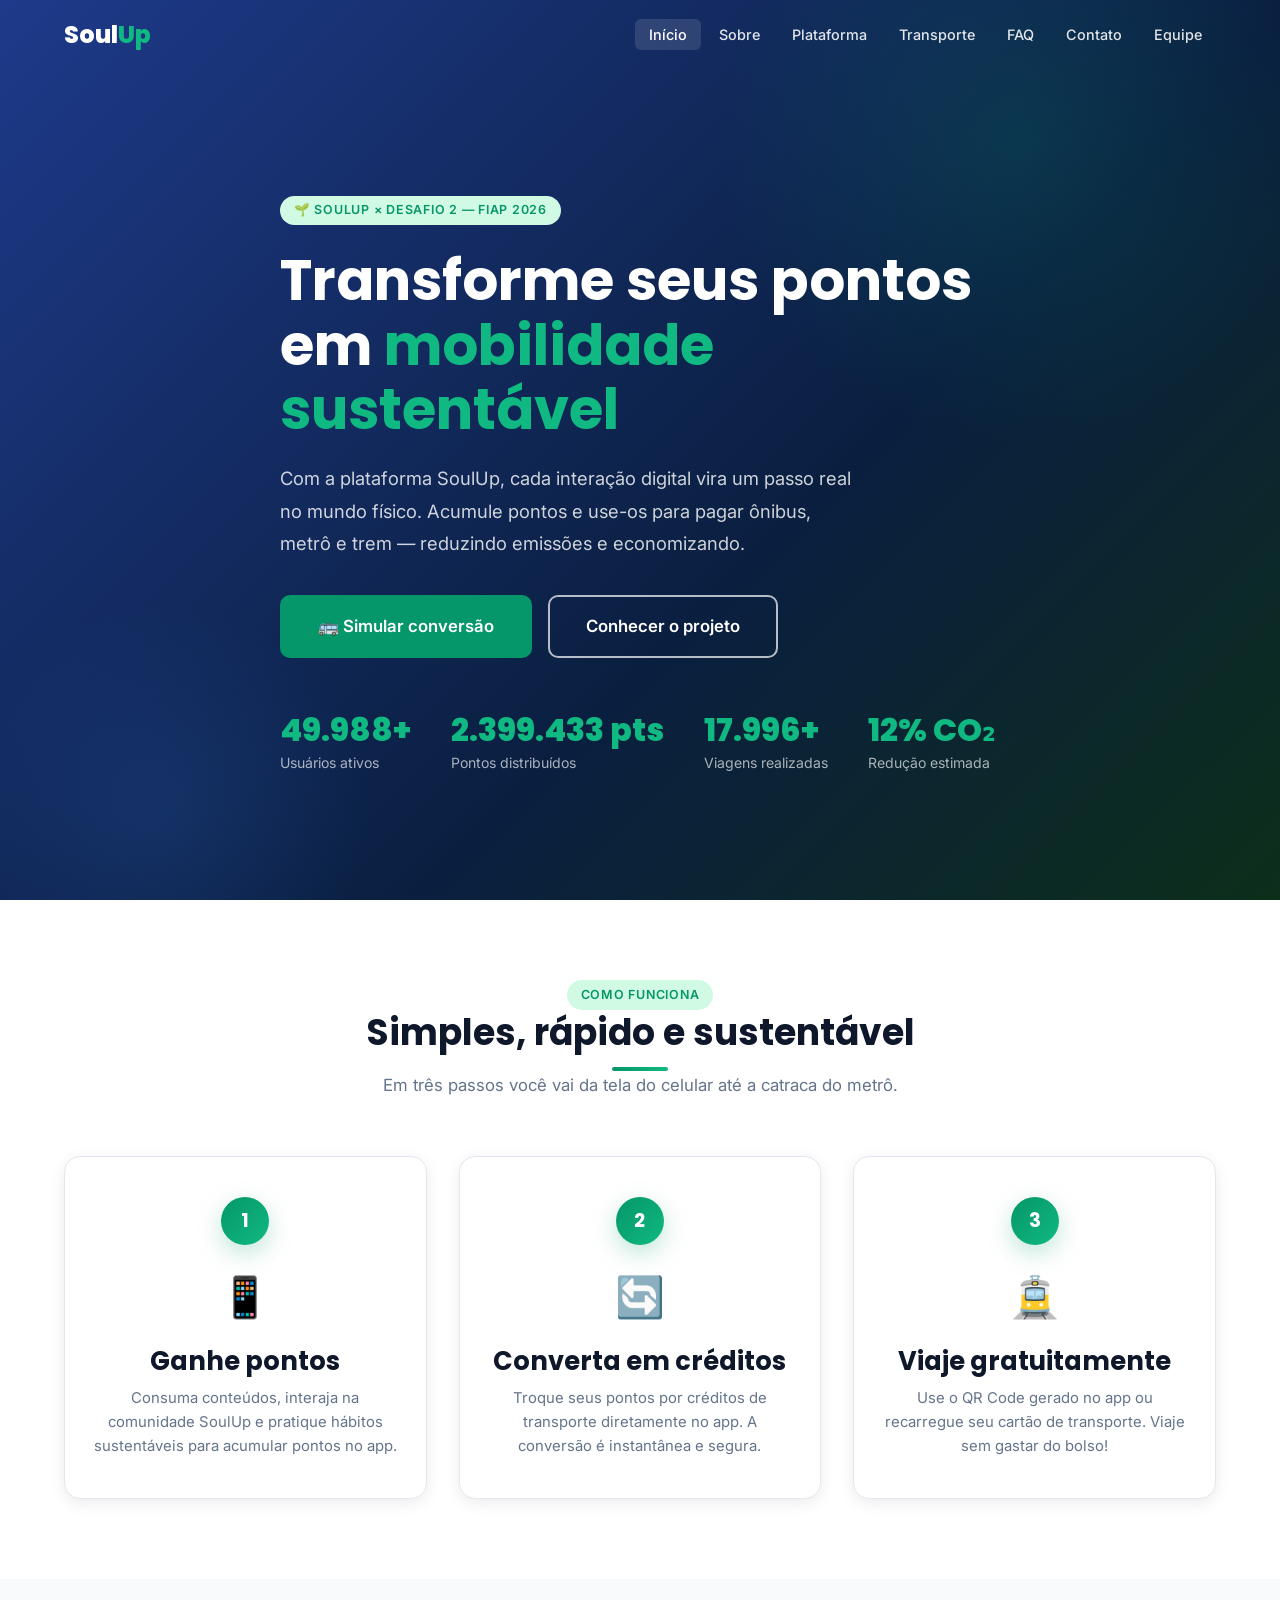
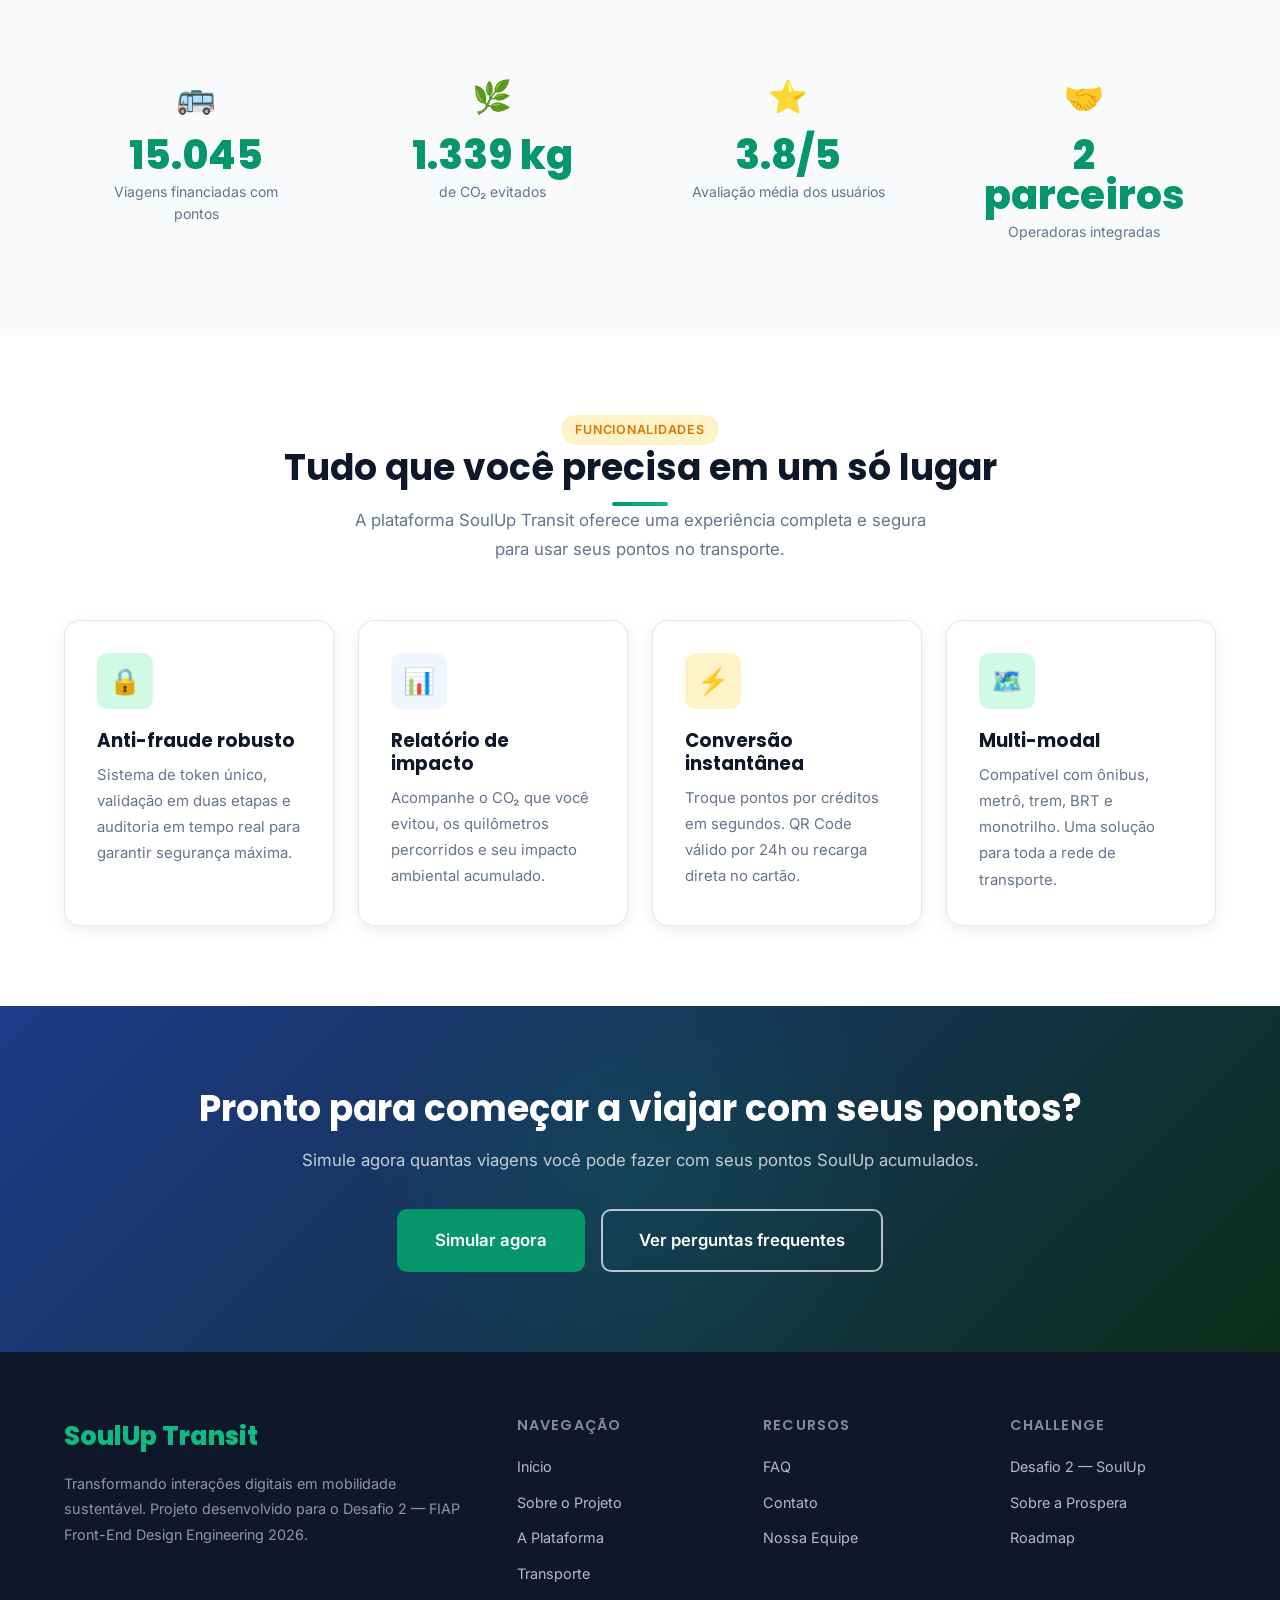
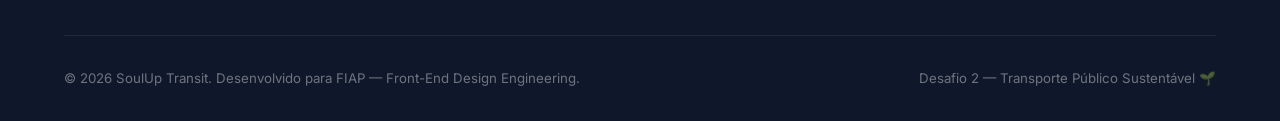
==== index.html @ 90dfe6a9 "feat: estrutura inicial do projeto SoulUp Transit - Desafio 2 FIAP" ====
<!DOCTYPE html>
<html lang="pt-BR">
<head>
  <meta charset="UTF-8" />
  <meta name="viewport" content="width=device-width, initial-scale=1.0" />
  <meta name="description" content="SoulUp Transit — Transforme seus pontos em mobilidade sustentável. Use seus pontos SoulUp para pagar transporte público." />
  <title>SoulUp Transit — Pontos para Transporte Público</title>
  <link rel="stylesheet" href="css/style.css" />
  <link rel="stylesheet" href="css/components.css" />
  <link rel="stylesheet" href="css/responsive.css" />
</head>
<body>

  <!-- ==================== NAVBAR ==================== -->
  <header class="navbar" id="navbar">
    <div class="container">
      <nav class="nav">
        <a href="index.html" class="nav-logo">Soul<span>Up</span></a>
        <ul class="nav-links" id="navLinks">
          <li><a href="index.html" class="nav-link">Início</a></li>
          <li><a href="sobre.html" class="nav-link">Sobre</a></li>
          <li><a href="solucao.html" class="nav-link">Plataforma</a></li>
          <li><a href="transporte.html" class="nav-link">Transporte</a></li>
          <li><a href="faq.html" class="nav-link">FAQ</a></li>
          <li><a href="contato.html" class="nav-link">Contato</a></li>
          <li><a href="integrantes.html" class="nav-link">Equipe</a></li>
        </ul>
        <button class="hamburger" id="hamburger" aria-label="Abrir menu">
          <span></span>
          <span></span>
          <span></span>
        </button>
      </nav>
    </div>
  </header>

  <main>

    <!-- ==================== HERO ==================== -->
    <section class="hero">
      <div class="container">
        <div class="hero-content">
          <span class="badge badge-primary">🌱 SoulUp × Desafio 2 — FIAP 2026</span>
          <h1>Transforme seus pontos em <span>mobilidade sustentável</span></h1>
          <p class="hero-subtitle">
            Com a plataforma SoulUp, cada interação digital vira um passo real no mundo físico.
            Acumule pontos e use-os para pagar ônibus, metrô e trem — reduzindo emissões e economizando.
          </p>
          <div class="hero-actions">
            <a href="transporte.html" class="btn btn-primary btn-lg">🚌 Simular conversão</a>
            <a href="sobre.html" class="btn btn-outline-white btn-lg">Conhecer o projeto</a>
          </div>
          <div class="hero-stats">
            <div class="hero-stat">
              <div class="stat-number" data-target="50000" data-suffix="+">0</div>
              <div class="stat-label">Usuários ativos</div>
            </div>
            <div class="hero-stat">
              <div class="stat-number" data-target="2400000" data-suffix=" pts">0</div>
              <div class="stat-label">Pontos distribuídos</div>
            </div>
            <div class="hero-stat">
              <div class="stat-number" data-target="18000" data-suffix="+">0</div>
              <div class="stat-label">Viagens realizadas</div>
            </div>
            <div class="hero-stat">
              <div class="stat-number" data-target="12" data-suffix="% CO₂">0</div>
              <div class="stat-label">Redução estimada</div>
            </div>
          </div>
        </div>
      </div>
    </section>

    <!-- ==================== COMO FUNCIONA ==================== -->
    <section class="section bg-light" id="como-funciona">
      <div class="container">
        <div class="section-header fade-in">
          <span class="badge badge-primary">Como funciona</span>
          <h2>Simples, rápido e sustentável</h2>
          <div class="divider"></div>
          <p class="section-desc">Em três passos você vai da tela do celular até a catraca do metrô.</p>
        </div>
        <div class="steps-grid">
          <article class="card step-card fade-in">
            <div class="step-number">1</div>
            <div class="step-icon">📱</div>
            <h3>Ganhe pontos</h3>
            <p>Consuma conteúdos, interaja na comunidade SoulUp e pratique hábitos sustentáveis para acumular pontos no app.</p>
          </article>
          <article class="card step-card fade-in" style="transition-delay: 0.1s;">
            <div class="step-number">2</div>
            <div class="step-icon">🔄</div>
            <h3>Converta em créditos</h3>
            <p>Troque seus pontos por créditos de transporte diretamente no app. A conversão é instantânea e segura.</p>
          </article>
          <article class="card step-card fade-in" style="transition-delay: 0.2s;">
            <div class="step-number">3</div>
            <div class="step-icon">🚊</div>
            <h3>Viaje gratuitamente</h3>
            <p>Use o QR Code gerado no app ou recarregue seu cartão de transporte. Viaje sem gastar do bolso!</p>
          </article>
        </div>
      </div>
    </section>

    <!-- ==================== STATS ==================== -->
    <section class="stats-section">
      <div class="container">
        <div class="stats-grid">
          <div class="stat-card text-center fade-in">
            <div class="stat-icon">🚌</div>
            <div class="stat-number" data-target="18432" data-suffix="">0</div>
            <div class="stat-label">Viagens financiadas com pontos</div>
          </div>
          <div class="stat-card text-center fade-in" style="transition-delay: 0.1s;">
            <div class="stat-icon">🌿</div>
            <div class="stat-number" data-target="1640" data-suffix=" kg">0</div>
            <div class="stat-label">de CO₂ evitados</div>
          </div>
          <div class="stat-card text-center fade-in" style="transition-delay: 0.2s;">
            <div class="stat-icon">⭐</div>
            <div class="stat-number" data-target="4" data-suffix=".8/5">0</div>
            <div class="stat-label">Avaliação média dos usuários</div>
          </div>
          <div class="stat-card text-center fade-in" style="transition-delay: 0.3s;">
            <div class="stat-icon">🤝</div>
            <div class="stat-number" data-target="3" data-suffix=" parceiros">0</div>
            <div class="stat-label">Operadoras integradas</div>
          </div>
        </div>
      </div>
    </section>

    <!-- ==================== FEATURES ==================== -->
    <section class="section">
      <div class="container">
        <div class="section-header fade-in">
          <span class="badge badge-accent">Funcionalidades</span>
          <h2>Tudo que você precisa em um só lugar</h2>
          <div class="divider"></div>
          <p class="section-desc">A plataforma SoulUp Transit oferece uma experiência completa e segura para usar seus pontos no transporte.</p>
        </div>
        <div class="features-grid">
          <article class="card fade-in">
            <div class="card-icon icon-primary">🔒</div>
            <h3 class="card-title">Anti-fraude robusto</h3>
            <p class="card-text">Sistema de token único, validação em duas etapas e auditoria em tempo real para garantir segurança máxima.</p>
          </article>
          <article class="card fade-in" style="transition-delay: 0.1s;">
            <div class="card-icon icon-secondary">📊</div>
            <h3 class="card-title">Relatório de impacto</h3>
            <p class="card-text">Acompanhe o CO₂ que você evitou, os quilômetros percorridos e seu impacto ambiental acumulado.</p>
          </article>
          <article class="card fade-in" style="transition-delay: 0.2s;">
            <div class="card-icon icon-accent">⚡</div>
            <h3 class="card-title">Conversão instantânea</h3>
            <p class="card-text">Troque pontos por créditos em segundos. QR Code válido por 24h ou recarga direta no cartão.</p>
          </article>
          <article class="card fade-in" style="transition-delay: 0.3s;">
            <div class="card-icon icon-primary">🗺️</div>
            <h3 class="card-title">Multi-modal</h3>
            <p class="card-text">Compatível com ônibus, metrô, trem, BRT e monotrilho. Uma solução para toda a rede de transporte.</p>
          </article>
        </div>
      </div>
    </section>

    <!-- ==================== CTA ==================== -->
    <section class="cta-section">
      <div class="container">
        <h2>Pronto para começar a viajar com seus pontos?</h2>
        <p>Simule agora quantas viagens você pode fazer com seus pontos SoulUp acumulados.</p>
        <div class="cta-actions">
          <a href="transporte.html" class="btn btn-primary btn-lg">Simular agora</a>
          <a href="faq.html" class="btn btn-outline-white btn-lg">Ver perguntas frequentes</a>
        </div>
      </div>
    </section>

  </main>

  <!-- ==================== FOOTER ==================== -->
  <footer class="footer">
    <div class="container">
      <div class="footer-grid">
        <div class="footer-brand">
          <span class="footer-logo">SoulUp Transit</span>
          <p>Transformando interações digitais em mobilidade sustentável. Projeto desenvolvido para o Desafio 2 — FIAP Front-End Design Engineering 2026.</p>
        </div>
        <div>
          <h4 class="footer-title">Navegação</h4>
          <ul class="footer-links">
            <li><a href="index.html">Início</a></li>
            <li><a href="sobre.html">Sobre o Projeto</a></li>
            <li><a href="solucao.html">A Plataforma</a></li>
            <li><a href="transporte.html">Transporte</a></li>
          </ul>
        </div>
        <div>
          <h4 class="footer-title">Recursos</h4>
          <ul class="footer-links">
            <li><a href="faq.html">FAQ</a></li>
            <li><a href="contato.html">Contato</a></li>
            <li><a href="integrantes.html">Nossa Equipe</a></li>
          </ul>
        </div>
        <div>
          <h4 class="footer-title">Challenge</h4>
          <ul class="footer-links">
            <li><a href="sobre.html#desafio">Desafio 2 — SoulUp</a></li>
            <li><a href="sobre.html#prospera">Sobre a Prospera</a></li>
            <li><a href="sobre.html#roadmap">Roadmap</a></li>
          </ul>
        </div>
      </div>
      <hr class="footer-divider" />
      <div class="footer-bottom">
        <p>&copy; 2026 SoulUp Transit. Desenvolvido para FIAP — Front-End Design Engineering.</p>
        <p>Desafio 2 — Transporte Público Sustentável 🌱</p>
      </div>
    </div>
  </footer>

  <!-- Botão scroll topo -->
  <button class="scroll-top" id="scrollTop" aria-label="Voltar ao topo">↑</button>

  <script src="js/main.js"></script>
</body>
</html>
---- css/style.css ----
@import url('https://fonts.googleapis.com/css2?family=Poppins:wght@300;400;500;600;700;800&family=Inter:wght@300;400;500;600&display=swap');

/* ==================== VARIÁVEIS ==================== */
:root {
  --primary: #059669;
  --primary-light: #10B981;
  --primary-bg: #D1FAE5;
  --secondary: #1E3A8A;
  --secondary-light: #3B82F6;
  --accent: #D97706;
  --accent-light: #F59E0B;
  --accent-bg: #FEF3C7;
  --dark: #0F172A;
  --gray-dark: #334155;
  --gray: #64748B;
  --gray-light: #E2E8F0;
  --light: #F8FAFC;
  --white: #FFFFFF;

  --font-heading: 'Poppins', sans-serif;
  --font-body: 'Inter', sans-serif;

  --radius-sm: 6px;
  --radius: 10px;
  --radius-lg: 16px;
  --radius-xl: 24px;
  --radius-full: 9999px;

  --shadow-sm: 0 1px 3px rgba(0,0,0,0.08), 0 1px 2px rgba(0,0,0,0.05);
  --shadow: 0 4px 16px rgba(0,0,0,0.08);
  --shadow-lg: 0 10px 40px rgba(0,0,0,0.12);
  --shadow-primary: 0 8px 24px rgba(5,150,105,0.25);

  --transition: all 0.3s cubic-bezier(0.4, 0, 0.2, 1);

  --max-width: 1200px;
  --nav-height: 70px;
}

/* ==================== RESET ==================== */
*, *::before, *::after {
  box-sizing: border-box;
  margin: 0;
  padding: 0;
}

html {
  scroll-behavior: smooth;
  font-size: 16px;
}

body {
  font-family: var(--font-body);
  color: var(--dark);
  background-color: var(--white);
  line-height: 1.6;
  overflow-x: hidden;
}

img {
  max-width: 100%;
  height: auto;
  display: block;
}

a {
  text-decoration: none;
  color: inherit;
}

ul { list-style: none; }
button { cursor: pointer; border: none; background: none; font-family: var(--font-body); }
input, textarea, select { font-family: var(--font-body); }

/* ==================== TIPOGRAFIA ==================== */
h1, h2, h3, h4, h5, h6 {
  font-family: var(--font-heading);
  font-weight: 700;
  line-height: 1.25;
  color: var(--dark);
}

h1 { font-size: clamp(2rem, 5vw, 3.25rem); }
h2 { font-size: clamp(1.5rem, 3vw, 2.25rem); }
h3 { font-size: clamp(1.15rem, 2vw, 1.6rem); }
h4 { font-size: 1.2rem; }

p { margin-bottom: 1rem; }
p:last-child { margin-bottom: 0; }

/* ==================== LAYOUT ==================== */
.container {
  max-width: var(--max-width);
  margin: 0 auto;
  padding: 0 1.5rem;
}

.section { padding: 5rem 0; }
.section-sm { padding: 3rem 0; }

.section-header {
  text-align: center;
  margin-bottom: 3.5rem;
}

.section-header h2 { margin-bottom: 0.75rem; }

.section-desc {
  color: var(--gray);
  font-size: 1.05rem;
  max-width: 580px;
  margin: 0 auto;
  line-height: 1.75;
}

/* ==================== BOTÕES ==================== */
.btn {
  display: inline-flex;
  align-items: center;
  justify-content: center;
  gap: 0.5rem;
  padding: 0.75rem 1.75rem;
  border-radius: var(--radius);
  font-weight: 600;
  font-size: 0.95rem;
  transition: var(--transition);
  cursor: pointer;
  border: 2px solid transparent;
  white-space: nowrap;
}

.btn-primary {
  background-color: var(--primary);
  color: var(--white);
}
.btn-primary:hover {
  background-color: #047857;
  transform: translateY(-2px);
  box-shadow: var(--shadow-primary);
}

.btn-secondary {
  background-color: var(--secondary);
  color: var(--white);
}
.btn-secondary:hover {
  background-color: #1e3270;
  transform: translateY(-2px);
}

.btn-outline {
  background-color: transparent;
  border-color: var(--primary);
  color: var(--primary);
}
.btn-outline:hover {
  background-color: var(--primary);
  color: var(--white);
  transform: translateY(-2px);
}

.btn-outline-white {
  background-color: transparent;
  border-color: rgba(255,255,255,0.7);
  color: var(--white);
}
.btn-outline-white:hover {
  background-color: var(--white);
  color: var(--secondary);
}

.btn-accent {
  background-color: var(--accent);
  color: var(--white);
}
.btn-accent:hover {
  background-color: #b45309;
  transform: translateY(-2px);
}

.btn-lg { padding: 1rem 2.25rem; font-size: 1.05rem; }
.btn-sm { padding: 0.5rem 1.25rem; font-size: 0.875rem; border-radius: var(--radius-sm); }

/* ==================== BADGE ==================== */
.badge {
  display: inline-flex;
  align-items: center;
  gap: 0.35rem;
  padding: 0.3rem 0.875rem;
  border-radius: var(--radius-full);
  font-size: 0.78rem;
  font-weight: 600;
  text-transform: uppercase;
  letter-spacing: 0.06em;
}

.badge-primary { background-color: var(--primary-bg); color: var(--primary); }
.badge-accent { background-color: var(--accent-bg); color: var(--accent); }
.badge-secondary { background-color: #EFF6FF; color: var(--secondary); }
.badge-white { background-color: rgba(255,255,255,0.2); color: var(--white); }

/* ==================== CARDS ==================== */
.card {
  background: var(--white);
  border-radius: var(--radius-lg);
  box-shadow: var(--shadow);
  padding: 2rem;
  transition: var(--transition);
  border: 1px solid var(--gray-light);
}
.card:hover {
  transform: translateY(-5px);
  box-shadow: var(--shadow-lg);
  border-color: transparent;
}

.card-icon {
  width: 56px;
  height: 56px;
  border-radius: var(--radius);
  display: flex;
  align-items: center;
  justify-content: center;
  font-size: 1.6rem;
  margin-bottom: 1.25rem;
}
.icon-primary { background-color: var(--primary-bg); }
.icon-secondary { background-color: #EFF6FF; }
.icon-accent { background-color: var(--accent-bg); }
.icon-red { background-color: #FEE2E2; }

.card-title { font-size: 1.15rem; margin-bottom: 0.625rem; }
.card-text { color: var(--gray); font-size: 0.93rem; line-height: 1.75; }

/* ==================== DIVISOR ==================== */
.divider {
  width: 56px;
  height: 4px;
  background: linear-gradient(90deg, var(--primary), var(--primary-light));
  border-radius: var(--radius-full);
  margin: 0.75rem auto 0;
}
.divider-left { margin: 0.75rem 0 0; }

/* ==================== HERO DA PÁGINA ==================== */
.page-hero {
  background: linear-gradient(135deg, var(--secondary) 0%, #0d234a 100%);
  color: var(--white);
  padding: calc(var(--nav-height) + 3.5rem) 0 4rem;
  text-align: center;
  position: relative;
  overflow: hidden;
}
.page-hero::before {
  content: '';
  position: absolute;
  top: -50%;
  right: -10%;
  width: 500px;
  height: 500px;
  background: radial-gradient(circle, rgba(16,185,129,0.12) 0%, transparent 70%);
  border-radius: 50%;
  pointer-events: none;
}
.page-hero h1 { color: var(--white); margin-bottom: 1rem; }
.page-hero p { color: rgba(255,255,255,0.82); font-size: 1.1rem; max-width: 600px; margin: 0 auto; }

.breadcrumb {
  display: flex;
  align-items: center;
  justify-content: center;
  gap: 0.5rem;
  font-size: 0.85rem;
  color: rgba(255,255,255,0.65);
  margin-bottom: 1.5rem;
}
.breadcrumb a { color: rgba(255,255,255,0.65); transition: var(--transition); }
.breadcrumb a:hover { color: var(--white); }
.breadcrumb-sep { opacity: 0.45; }

/* ==================== CAIXAS DE DESTAQUE ==================== */
.highlight-box {
  background: linear-gradient(135deg, var(--primary), #047857);
  color: var(--white);
  border-radius: var(--radius-lg);
  padding: 2.5rem;
}

.info-box {
  background-color: var(--light);
  border-left: 4px solid var(--primary);
  border-radius: var(--radius);
  padding: 1.25rem 1.5rem;
  margin: 1.5rem 0;
}
.info-box p { color: var(--gray-dark); font-size: 0.95rem; }

.warning-box {
  background-color: #FFFBEB;
  border-left: 4px solid var(--accent);
  border-radius: var(--radius);
  padding: 1.25rem 1.5rem;
  margin: 1.5rem 0;
}

/* ==================== ESTATÍSTICAS ==================== */
.stat-number {
  font-family: var(--font-heading);
  font-size: 2.5rem;
  font-weight: 800;
  color: var(--primary);
  line-height: 1;
}
.stat-label { color: var(--gray); font-size: 0.88rem; margin-top: 0.375rem; }

/* ==================== RODAPÉ ==================== */
.footer {
  background-color: var(--dark);
  color: var(--white);
  padding: 4rem 0 2rem;
}

.footer-grid {
  display: grid;
  grid-template-columns: 2fr 1fr 1fr 1fr;
  gap: 2.5rem;
  margin-bottom: 3rem;
}

.footer-logo {
  font-family: var(--font-heading);
  font-size: 1.6rem;
  font-weight: 800;
  color: var(--primary-light);
  display: inline-block;
  margin-bottom: 0.875rem;
}

.footer-brand p {
  color: rgba(255,255,255,0.55);
  font-size: 0.9rem;
  line-height: 1.75;
}

.footer-title {
  font-family: var(--font-heading);
  font-size: 0.9rem;
  font-weight: 600;
  text-transform: uppercase;
  letter-spacing: 0.08em;
  color: rgba(255,255,255,0.5);
  margin-bottom: 1.25rem;
}

.footer-links { display: flex; flex-direction: column; gap: 0.625rem; }
.footer-links a {
  color: rgba(255,255,255,0.7);
  font-size: 0.9rem;
  transition: var(--transition);
}
.footer-links a:hover { color: var(--primary-light); padding-left: 4px; }

.footer-divider {
  border: none;
  border-top: 1px solid rgba(255,255,255,0.08);
  margin-bottom: 2rem;
}

.footer-bottom {
  display: flex;
  align-items: center;
  justify-content: space-between;
  gap: 1rem;
  flex-wrap: wrap;
}
.footer-bottom p { color: rgba(255,255,255,0.4); font-size: 0.83rem; margin: 0; }

/* ==================== SCROLL TO TOP ==================== */
.scroll-top {
  position: fixed;
  bottom: 2rem;
  right: 2rem;
  width: 48px;
  height: 48px;
  background-color: var(--primary);
  color: var(--white);
  border-radius: 50%;
  display: flex;
  align-items: center;
  justify-content: center;
  font-size: 1.2rem;
  cursor: pointer;
  opacity: 0;
  visibility: hidden;
  transition: var(--transition);
  box-shadow: var(--shadow-primary);
  z-index: 998;
}
.scroll-top.visible { opacity: 1; visibility: visible; }
.scroll-top:hover { background-color: #047857; transform: translateY(-3px); }

/* ==================== ANIMAÇÃO DE ENTRADA ==================== */
.fade-in {
  opacity: 0;
  transform: translateY(24px);
  transition: opacity 0.6s ease, transform 0.6s ease;
}
.fade-in.visible { opacity: 1; transform: translateY(0); }

.fade-in-left {
  opacity: 0;
  transform: translateX(-24px);
  transition: opacity 0.6s ease, transform 0.6s ease;
}
.fade-in-left.visible { opacity: 1; transform: translateX(0); }

.fade-in-right {
  opacity: 0;
  transform: translateX(24px);
  transition: opacity 0.6s ease, transform 0.6s ease;
}
.fade-in-right.visible { opacity: 1; transform: translateX(0); }
---- css/components.css ----
/* ==================== NAVBAR ==================== */
.navbar {
  position: fixed;
  top: 0;
  left: 0;
  right: 0;
  height: var(--nav-height);
  z-index: 1000;
  background-color: transparent;
  transition: var(--transition);
}

.navbar.scrolled {
  background-color: var(--white);
  box-shadow: var(--shadow);
}

.navbar .container { height: 100%; }

.nav {
  display: flex;
  align-items: center;
  justify-content: space-between;
  height: 100%;
  gap: 2rem;
}

.nav-logo {
  font-family: var(--font-heading);
  font-size: 1.5rem;
  font-weight: 800;
  color: var(--white);
  transition: var(--transition);
  flex-shrink: 0;
}
.nav-logo span { color: var(--primary-light); }
.navbar.scrolled .nav-logo { color: var(--dark); }

.nav-links {
  display: flex;
  align-items: center;
  gap: 0.25rem;
}

.nav-link {
  padding: 0.45rem 0.875rem;
  border-radius: var(--radius-sm);
  font-size: 0.9rem;
  font-weight: 500;
  color: rgba(255,255,255,0.88);
  transition: var(--transition);
}
.navbar.scrolled .nav-link { color: var(--gray-dark); }
.nav-link:hover, .nav-link.active {
  background-color: rgba(255,255,255,0.12);
  color: var(--white);
}
.navbar.scrolled .nav-link:hover,
.navbar.scrolled .nav-link.active {
  background-color: var(--primary-bg);
  color: var(--primary);
}

.hamburger {
  display: none;
  flex-direction: column;
  gap: 5px;
  padding: 8px;
  cursor: pointer;
  border-radius: var(--radius-sm);
  transition: var(--transition);
}
.hamburger span {
  display: block;
  width: 24px;
  height: 2px;
  background-color: var(--white);
  border-radius: 2px;
  transition: var(--transition);
}
.navbar.scrolled .hamburger span { background-color: var(--dark); }

.hamburger.open span:nth-child(1) { transform: rotate(45deg) translate(5px, 5px); }
.hamburger.open span:nth-child(2) { opacity: 0; transform: translateX(-8px); }
.hamburger.open span:nth-child(3) { transform: rotate(-45deg) translate(5px, -5px); }

/* ==================== HERO (INDEX) ==================== */
.hero {
  min-height: 100vh;
  display: flex;
  align-items: center;
  background: linear-gradient(135deg, var(--secondary) 0%, #0a1f40 60%, #0d2e1a 100%);
  color: var(--white);
  position: relative;
  overflow: hidden;
  padding-top: var(--nav-height);
}

.hero::before {
  content: '';
  position: absolute;
  top: -20%;
  right: -5%;
  width: 650px;
  height: 650px;
  background: radial-gradient(circle, rgba(5,150,105,0.18) 0%, transparent 65%);
  border-radius: 50%;
  pointer-events: none;
}

.hero::after {
  content: '';
  position: absolute;
  bottom: -15%;
  left: -5%;
  width: 450px;
  height: 450px;
  background: radial-gradient(circle, rgba(59,130,246,0.12) 0%, transparent 65%);
  border-radius: 50%;
  pointer-events: none;
}

.hero-content {
  position: relative;
  z-index: 1;
  max-width: 720px;
}

.hero-content .badge { margin-bottom: 1.5rem; }

.hero-content h1 {
  color: var(--white);
  margin-bottom: 1.25rem;
  font-size: clamp(2.25rem, 5vw, 3.5rem);
  line-height: 1.15;
}

.hero-content h1 span { color: var(--primary-light); }

.hero-subtitle {
  font-size: 1.15rem;
  color: rgba(255,255,255,0.8);
  margin-bottom: 2.25rem;
  line-height: 1.75;
  max-width: 580px;
}

.hero-actions {
  display: flex;
  gap: 1rem;
  flex-wrap: wrap;
  margin-bottom: 3.5rem;
}

.hero-stats {
  display: flex;
  gap: 2.5rem;
  flex-wrap: wrap;
}

.hero-stat .stat-number { color: var(--primary-light); font-size: 2rem; }
.hero-stat .stat-label { color: rgba(255,255,255,0.65); }

/* ==================== SEÇÃO COMO FUNCIONA ==================== */
.steps-grid {
  display: grid;
  grid-template-columns: repeat(3, 1fr);
  gap: 2rem;
  position: relative;
}

.step-card {
  text-align: center;
  padding: 2.5rem 1.75rem;
  position: relative;
}

.step-number {
  width: 48px;
  height: 48px;
  background: linear-gradient(135deg, var(--primary), var(--primary-light));
  color: var(--white);
  border-radius: 50%;
  display: flex;
  align-items: center;
  justify-content: center;
  font-family: var(--font-heading);
  font-weight: 700;
  font-size: 1.2rem;
  margin: 0 auto 1.25rem;
  box-shadow: var(--shadow-primary);
}

.step-icon {
  font-size: 2.5rem;
  margin-bottom: 1rem;
}

.step-card h3 { margin-bottom: 0.625rem; }
.step-card p { color: var(--gray); font-size: 0.93rem; }

/* ==================== FEATURES ==================== */
.features-grid {
  display: grid;
  grid-template-columns: repeat(4, 1fr);
  gap: 1.5rem;
}

/* ==================== CTA SECTION ==================== */
.cta-section {
  background: linear-gradient(135deg, var(--secondary) 0%, #0d2e1a 100%);
  color: var(--white);
  padding: 5rem 0;
  text-align: center;
  position: relative;
  overflow: hidden;
}
.cta-section::before {
  content: '';
  position: absolute;
  top: 50%;
  left: 50%;
  transform: translate(-50%, -50%);
  width: 600px;
  height: 600px;
  background: radial-gradient(circle, rgba(5,150,105,0.15) 0%, transparent 65%);
  border-radius: 50%;
  pointer-events: none;
}
.cta-section h2 { color: var(--white); margin-bottom: 1rem; position: relative; }
.cta-section p { color: rgba(255,255,255,0.75); font-size: 1.05rem; margin-bottom: 2.25rem; position: relative; }
.cta-actions { display: flex; gap: 1rem; justify-content: center; flex-wrap: wrap; position: relative; }

/* ==================== STATS SECTION ==================== */
.stats-section {
  background-color: var(--light);
  padding: 4rem 0;
}

.stats-grid {
  display: grid;
  grid-template-columns: repeat(4, 1fr);
  gap: 2rem;
  text-align: center;
}

.stat-card { padding: 1.75rem; }
.stat-card .stat-icon { font-size: 2rem; margin-bottom: 0.75rem; }

/* ==================== SOBRE ==================== */
.about-grid {
  display: grid;
  grid-template-columns: 1fr 1fr;
  gap: 4rem;
  align-items: center;
}

.about-text h2 { margin-bottom: 1rem; }
.about-text p { color: var(--gray-dark); line-height: 1.8; }

.tech-list {
  display: flex;
  flex-wrap: wrap;
  gap: 0.625rem;
  margin-top: 1.25rem;
}
.tech-tag {
  padding: 0.35rem 1rem;
  background-color: var(--light);
  border: 1px solid var(--gray-light);
  border-radius: var(--radius-full);
  font-size: 0.85rem;
  font-weight: 500;
  color: var(--gray-dark);
  transition: var(--transition);
}
.tech-tag:hover { background-color: var(--primary-bg); border-color: var(--primary); color: var(--primary); }

.roadmap {
  display: flex;
  flex-direction: column;
  gap: 0;
}
.roadmap-item {
  display: flex;
  gap: 1.25rem;
  position: relative;
}
.roadmap-item:not(:last-child)::after {
  content: '';
  position: absolute;
  left: 19px;
  top: 40px;
  bottom: -8px;
  width: 2px;
  background-color: var(--gray-light);
}
.roadmap-dot {
  width: 40px;
  height: 40px;
  border-radius: 50%;
  background-color: var(--primary-bg);
  border: 2px solid var(--primary);
  display: flex;
  align-items: center;
  justify-content: center;
  font-size: 1.1rem;
  flex-shrink: 0;
  margin-top: 0.25rem;
}
.roadmap-dot.done { background-color: var(--primary); }
.roadmap-content { padding-bottom: 2rem; }
.roadmap-content h4 { font-size: 1rem; margin-bottom: 0.25rem; }
.roadmap-content p { color: var(--gray); font-size: 0.9rem; }
.roadmap-tag {
  display: inline-block;
  padding: 0.15rem 0.625rem;
  border-radius: var(--radius-full);
  font-size: 0.75rem;
  font-weight: 600;
  margin-bottom: 0.375rem;
}
.tag-done { background-color: var(--primary-bg); color: var(--primary); }
.tag-progress { background-color: var(--accent-bg); color: var(--accent); }
.tag-next { background-color: #EFF6FF; color: var(--secondary); }

/* ==================== SOLUÇÃO (PLATAFORMA) ==================== */
.earn-grid {
  display: grid;
  grid-template-columns: repeat(3, 1fr);
  gap: 1.5rem;
}

.earn-card {
  background: var(--white);
  border-radius: var(--radius-lg);
  padding: 1.75rem;
  border: 1px solid var(--gray-light);
  transition: var(--transition);
}
.earn-card:hover { border-color: var(--primary); box-shadow: var(--shadow); }
.earn-card .points-badge {
  display: inline-flex;
  align-items: center;
  gap: 0.35rem;
  background-color: var(--accent-bg);
  color: var(--accent);
  padding: 0.25rem 0.75rem;
  border-radius: var(--radius-full);
  font-size: 0.82rem;
  font-weight: 600;
  margin-bottom: 1rem;
}

/* ==================== TRANSPORTE ==================== */
.simulator-card {
  background: var(--white);
  border-radius: var(--radius-xl);
  padding: 2.5rem;
  box-shadow: var(--shadow-lg);
  border: 1px solid var(--gray-light);
  max-width: 640px;
  margin: 0 auto;
}

.simulator-card h3 { text-align: center; margin-bottom: 0.5rem; }
.simulator-card .subtitle { text-align: center; color: var(--gray); margin-bottom: 2rem; font-size: 0.93rem; }

.simulator-input-group {
  margin-bottom: 1.5rem;
}
.simulator-input-group label {
  display: block;
  font-weight: 600;
  font-size: 0.9rem;
  margin-bottom: 0.5rem;
  color: var(--gray-dark);
}
.simulator-input {
  width: 100%;
  padding: 0.875rem 1.125rem;
  border: 2px solid var(--gray-light);
  border-radius: var(--radius);
  font-size: 1.1rem;
  font-weight: 600;
  color: var(--dark);
  transition: var(--transition);
}
.simulator-input:focus {
  outline: none;
  border-color: var(--primary);
  box-shadow: 0 0 0 3px rgba(5,150,105,0.12);
}

.transport-options {
  display: grid;
  grid-template-columns: repeat(3, 1fr);
  gap: 0.875rem;
  margin-bottom: 1.5rem;
}
.transport-option {
  padding: 1rem;
  border: 2px solid var(--gray-light);
  border-radius: var(--radius);
  text-align: center;
  cursor: pointer;
  transition: var(--transition);
  background-color: var(--white);
}
.transport-option:hover { border-color: var(--primary-light); background-color: var(--primary-bg); }
.transport-option.selected { border-color: var(--primary); background-color: var(--primary-bg); }
.transport-option .option-icon { font-size: 1.75rem; margin-bottom: 0.375rem; }
.transport-option .option-name { font-size: 0.82rem; font-weight: 600; color: var(--gray-dark); }
.transport-option .option-rate { font-size: 0.75rem; color: var(--gray); }

.simulator-result {
  background: linear-gradient(135deg, var(--primary-bg), #ECFDF5);
  border-radius: var(--radius-lg);
  padding: 1.5rem;
  text-align: center;
  display: none;
}
.simulator-result.show { display: block; }
.result-number {
  font-family: var(--font-heading);
  font-size: 3rem;
  font-weight: 800;
  color: var(--primary);
  line-height: 1;
}
.result-label { color: var(--gray-dark); font-size: 0.95rem; margin-top: 0.5rem; }
.result-equivalence {
  display: flex;
  justify-content: center;
  gap: 1.5rem;
  margin-top: 1.25rem;
  flex-wrap: wrap;
}
.result-equiv-item {
  text-align: center;
  padding: 0.625rem 1rem;
  background: var(--white);
  border-radius: var(--radius);
}
.result-equiv-item .equiv-value { font-weight: 700; color: var(--secondary); font-size: 1.1rem; }
.result-equiv-item .equiv-label { font-size: 0.78rem; color: var(--gray); }

.impact-grid {
  display: grid;
  grid-template-columns: repeat(2, 1fr);
  gap: 1.5rem;
}

.impact-card {
  background: var(--white);
  border-radius: var(--radius-lg);
  padding: 1.75rem;
  border: 1px solid var(--gray-light);
  display: flex;
  align-items: flex-start;
  gap: 1.25rem;
}

.impact-icon {
  width: 52px;
  height: 52px;
  border-radius: var(--radius);
  display: flex;
  align-items: center;
  justify-content: center;
  font-size: 1.5rem;
  flex-shrink: 0;
}

/* ==================== FAQ ==================== */
.faq-list {
  max-width: 800px;
  margin: 0 auto;
  display: flex;
  flex-direction: column;
  gap: 0.875rem;
}

.faq-item {
  background: var(--white);
  border: 1px solid var(--gray-light);
  border-radius: var(--radius-lg);
  overflow: hidden;
  transition: var(--transition);
}
.faq-item.open { border-color: var(--primary); box-shadow: var(--shadow); }

.faq-question {
  width: 100%;
  display: flex;
  align-items: center;
  justify-content: space-between;
  padding: 1.375rem 1.5rem;
  text-align: left;
  cursor: pointer;
  background: none;
  border: none;
  gap: 1rem;
  font-family: var(--font-heading);
  font-size: 1rem;
  font-weight: 600;
  color: var(--dark);
  transition: var(--transition);
}
.faq-question:hover { color: var(--primary); }
.faq-item.open .faq-question { color: var(--primary); }

.faq-icon {
  width: 28px;
  height: 28px;
  border-radius: 50%;
  background-color: var(--light);
  display: flex;
  align-items: center;
  justify-content: center;
  flex-shrink: 0;
  font-size: 1.1rem;
  transition: var(--transition);
  color: var(--gray);
}
.faq-item.open .faq-icon {
  background-color: var(--primary-bg);
  color: var(--primary);
  transform: rotate(45deg);
}

.faq-answer {
  max-height: 0;
  overflow: hidden;
  transition: max-height 0.4s ease, padding 0.3s ease;
}
.faq-item.open .faq-answer { max-height: 400px; }

.faq-answer-inner {
  padding: 0 1.5rem 1.5rem;
  color: var(--gray-dark);
  font-size: 0.95rem;
  line-height: 1.75;
  border-top: 1px solid var(--gray-light);
  padding-top: 1.25rem;
}

/* ==================== CONTATO ==================== */
.contact-grid {
  display: grid;
  grid-template-columns: 1fr 1.6fr;
  gap: 3rem;
  align-items: start;
}

.contact-info h3 { margin-bottom: 0.75rem; }
.contact-info p { color: var(--gray-dark); font-size: 0.95rem; line-height: 1.75; margin-bottom: 1.75rem; }

.contact-items { display: flex; flex-direction: column; gap: 1.25rem; }
.contact-item {
  display: flex;
  align-items: center;
  gap: 1rem;
}
.contact-item-icon {
  width: 44px;
  height: 44px;
  background-color: var(--primary-bg);
  border-radius: var(--radius);
  display: flex;
  align-items: center;
  justify-content: center;
  font-size: 1.25rem;
  flex-shrink: 0;
}
.contact-item-text p { font-size: 0.8rem; color: var(--gray); margin: 0; }
.contact-item-text strong { color: var(--dark); font-size: 0.95rem; }

.contact-form-card {
  background: var(--white);
  border-radius: var(--radius-xl);
  padding: 2.5rem;
  box-shadow: var(--shadow-lg);
  border: 1px solid var(--gray-light);
}

.form-group { margin-bottom: 1.25rem; }
.form-group label {
  display: block;
  font-weight: 600;
  font-size: 0.875rem;
  color: var(--gray-dark);
  margin-bottom: 0.5rem;
}
.form-group label span { color: #EF4444; }

.form-control {
  width: 100%;
  padding: 0.75rem 1rem;
  border: 2px solid var(--gray-light);
  border-radius: var(--radius);
  font-size: 0.95rem;
  color: var(--dark);
  background-color: var(--white);
  transition: var(--transition);
}
.form-control:focus {
  outline: none;
  border-color: var(--primary);
  box-shadow: 0 0 0 3px rgba(5,150,105,0.1);
}
.form-control.error { border-color: #EF4444; }
.form-control.success { border-color: var(--primary); }

textarea.form-control { resize: vertical; min-height: 130px; }

.form-error {
  display: none;
  font-size: 0.8rem;
  color: #EF4444;
  margin-top: 0.375rem;
  font-weight: 500;
}
.form-error.show { display: block; }

.form-row { display: grid; grid-template-columns: 1fr 1fr; gap: 1rem; }

.form-success-msg {
  display: none;
  background-color: var(--primary-bg);
  border: 1px solid var(--primary);
  border-radius: var(--radius-lg);
  padding: 1.5rem;
  text-align: center;
}
.form-success-msg.show { display: block; }
.form-success-msg .success-icon { font-size: 2.5rem; margin-bottom: 0.75rem; }
.form-success-msg h4 { color: var(--primary); margin-bottom: 0.5rem; }
.form-success-msg p { color: var(--gray-dark); font-size: 0.9rem; margin: 0; }

/* ==================== INTEGRANTES ==================== */
.team-grid {
  display: grid;
  grid-template-columns: repeat(4, 1fr);
  gap: 1.75rem;
}

.team-card {
  background: var(--white);
  border-radius: var(--radius-xl);
  padding: 2rem 1.5rem;
  text-align: center;
  border: 1px solid var(--gray-light);
  transition: var(--transition);
}
.team-card:hover { transform: translateY(-6px); box-shadow: var(--shadow-lg); border-color: var(--primary-light); }

.team-photo-wrapper {
  width: 100px;
  height: 100px;
  border-radius: 50%;
  margin: 0 auto 1.25rem;
  overflow: hidden;
  border: 3px solid var(--primary-light);
  background-color: var(--light);
  display: flex;
  align-items: center;
  justify-content: center;
}
.team-photo-wrapper img {
  width: 100%;
  height: 100%;
  object-fit: cover;
}
.team-photo-placeholder {
  font-size: 2.5rem;
  color: var(--gray);
}

.team-name {
  font-family: var(--font-heading);
  font-size: 1.05rem;
  font-weight: 700;
  margin-bottom: 0.375rem;
}
.team-rm {
  font-size: 0.82rem;
  color: var(--gray);
  margin-bottom: 0.25rem;
}
.team-turma {
  font-size: 0.82rem;
  color: var(--primary);
  font-weight: 600;
  margin-bottom: 1.25rem;
}

.team-links {
  display: flex;
  justify-content: center;
  gap: 0.75rem;
}
.team-link {
  display: flex;
  align-items: center;
  gap: 0.375rem;
  padding: 0.45rem 0.875rem;
  border-radius: var(--radius-full);
  font-size: 0.8rem;
  font-weight: 600;
  transition: var(--transition);
  border: 1px solid var(--gray-light);
  color: var(--gray-dark);
}
.team-link:hover { border-color: var(--primary); color: var(--primary); background-color: var(--primary-bg); }
.team-link.github:hover { border-color: var(--dark); color: var(--dark); background-color: var(--light); }

/* ==================== PROCESSO ANTI-FRAUDE ==================== */
.fraud-steps {
  display: grid;
  grid-template-columns: repeat(4, 1fr);
  gap: 1.5rem;
  position: relative;
}
.fraud-steps::before {
  content: '';
  position: absolute;
  top: 32px;
  left: calc(12.5% + 16px);
  right: calc(12.5% + 16px);
  height: 2px;
  background: linear-gradient(90deg, var(--primary), var(--primary-light));
  z-index: 0;
}
.fraud-step {
  text-align: center;
  position: relative;
  z-index: 1;
}
.fraud-step-icon {
  width: 64px;
  height: 64px;
  background: var(--white);
  border: 3px solid var(--primary-light);
  border-radius: 50%;
  display: flex;
  align-items: center;
  justify-content: center;
  font-size: 1.5rem;
  margin: 0 auto 1rem;
  box-shadow: var(--shadow);
}
.fraud-step h4 { font-size: 0.95rem; margin-bottom: 0.375rem; }
.fraud-step p { font-size: 0.83rem; color: var(--gray); }
---- css/responsive.css ----
/* ==================== TABLET (≥768px) ==================== */
@media (max-width: 1024px) {
  .features-grid { grid-template-columns: repeat(2, 1fr); }
  .stats-grid { grid-template-columns: repeat(2, 1fr); }
  .team-grid { grid-template-columns: repeat(2, 1fr); }
  .footer-grid { grid-template-columns: 1fr 1fr; gap: 2rem; }
  .fraud-steps { grid-template-columns: repeat(2, 1fr); }
  .fraud-steps::before { display: none; }
  .earn-grid { grid-template-columns: repeat(2, 1fr); }
  .impact-grid { grid-template-columns: 1fr; }
}

@media (max-width: 900px) {
  .about-grid { grid-template-columns: 1fr; gap: 2.5rem; }
  .steps-grid { grid-template-columns: 1fr; max-width: 500px; margin: 0 auto; }
  .contact-grid { grid-template-columns: 1fr; gap: 2rem; }
  .transport-options { grid-template-columns: repeat(3, 1fr); }
}

/* ==================== MOBILE (≤768px) ==================== */
@media (max-width: 768px) {
  /* Navbar */
  .hamburger { display: flex; }

  .nav-links {
    position: fixed;
    top: var(--nav-height);
    left: 0;
    right: 0;
    background-color: var(--white);
    flex-direction: column;
    align-items: stretch;
    padding: 1rem 1.5rem 1.5rem;
    gap: 0.25rem;
    box-shadow: var(--shadow-lg);
    transform: translateY(-120%);
    opacity: 0;
    transition: var(--transition);
    z-index: 999;
  }

  .nav-links.open {
    transform: translateY(0);
    opacity: 1;
  }

  .nav-link {
    padding: 0.75rem 1rem;
    color: var(--gray-dark) !important;
    border-radius: var(--radius);
    font-size: 0.95rem;
  }

  .nav-link:hover, .nav-link.active {
    background-color: var(--primary-bg) !important;
    color: var(--primary) !important;
  }

  /* Hero */
  .hero { padding: calc(var(--nav-height) + 2rem) 0 3rem; min-height: auto; }
  .hero-stats { gap: 1.5rem; }
  .hero-actions { flex-direction: column; align-items: flex-start; }
  .hero-actions .btn { width: 100%; justify-content: center; }

  /* Sections */
  .section { padding: 3.5rem 0; }
  .section-header { margin-bottom: 2.5rem; }

  /* Grids */
  .features-grid { grid-template-columns: 1fr; }
  .stats-grid { grid-template-columns: repeat(2, 1fr); gap: 1rem; }
  .team-grid { grid-template-columns: 1fr 1fr; }
  .earn-grid { grid-template-columns: 1fr; }
  .fraud-steps { grid-template-columns: 1fr 1fr; }
  .impact-grid { grid-template-columns: 1fr; }

  /* CTA */
  .cta-actions { flex-direction: column; align-items: center; }
  .cta-actions .btn { width: 100%; max-width: 300px; }

  /* Footer */
  .footer-grid { grid-template-columns: 1fr; gap: 1.75rem; }
  .footer-bottom { flex-direction: column; text-align: center; gap: 0.5rem; }

  /* Contact */
  .form-row { grid-template-columns: 1fr; }

  /* Simulator */
  .transport-options { grid-template-columns: repeat(3, 1fr); }

  /* Scroll top */
  .scroll-top { bottom: 1.25rem; right: 1.25rem; width: 42px; height: 42px; }
}

/* ==================== MOBILE PEQUENO (≤480px) ==================== */
@media (max-width: 480px) {
  .container { padding: 0 1rem; }
  .section { padding: 3rem 0; }

  h1 { font-size: 1.85rem; }
  h2 { font-size: 1.5rem; }

  .hero { padding: calc(var(--nav-height) + 1.5rem) 0 2.5rem; }
  .hero-subtitle { font-size: 1rem; }
  .hero-stat .stat-number { font-size: 1.75rem; }

  .team-grid { grid-template-columns: 1fr; max-width: 320px; margin: 0 auto; }
  .team-grid .team-card { max-width: 100%; }

  .stats-grid { grid-template-columns: 1fr 1fr; }
  .fraud-steps { grid-template-columns: 1fr; }
  .transport-options { grid-template-columns: 1fr; }

  .simulator-card { padding: 1.5rem; }
  .contact-form-card { padding: 1.5rem; }

  .result-number { font-size: 2.25rem; }
  .result-equivalence { flex-direction: column; align-items: center; gap: 0.875rem; }

  .page-hero { padding: calc(var(--nav-height) + 2rem) 0 3rem; }

  .footer { padding: 3rem 0 1.5rem; }
  .footer-grid { gap: 1.5rem; }

  .btn-lg { padding: 0.875rem 1.75rem; font-size: 1rem; }

  .about-grid { gap: 2rem; }

  .step-card { padding: 1.75rem 1.25rem; }

  .card { padding: 1.5rem; }

  .team-links { flex-wrap: wrap; }

  .breadcrumb { font-size: 0.78rem; }
}

/* ==================== DESKTOP GRANDE (≥1300px) ==================== */
@media (min-width: 1300px) {
  :root { --max-width: 1280px; }
  .features-grid { grid-template-columns: repeat(4, 1fr); }
  .team-grid { grid-template-columns: repeat(4, 1fr); }
  .hero-content { max-width: 780px; }
}

/* ==================== TABLET ESPECÍFICO (768px - 992px) ==================== */
@media (min-width: 768px) and (max-width: 992px) {
  .steps-grid { grid-template-columns: repeat(3, 1fr); }
  .features-grid { grid-template-columns: repeat(2, 1fr); }
  .team-grid { grid-template-columns: repeat(2, 1fr); }
  .fraud-steps { grid-template-columns: repeat(2, 1fr); }
  .footer-grid { grid-template-columns: 1fr 1fr; }

  .contact-grid { grid-template-columns: 1fr; gap: 2rem; }
  .about-grid { grid-template-columns: 1fr; }
}
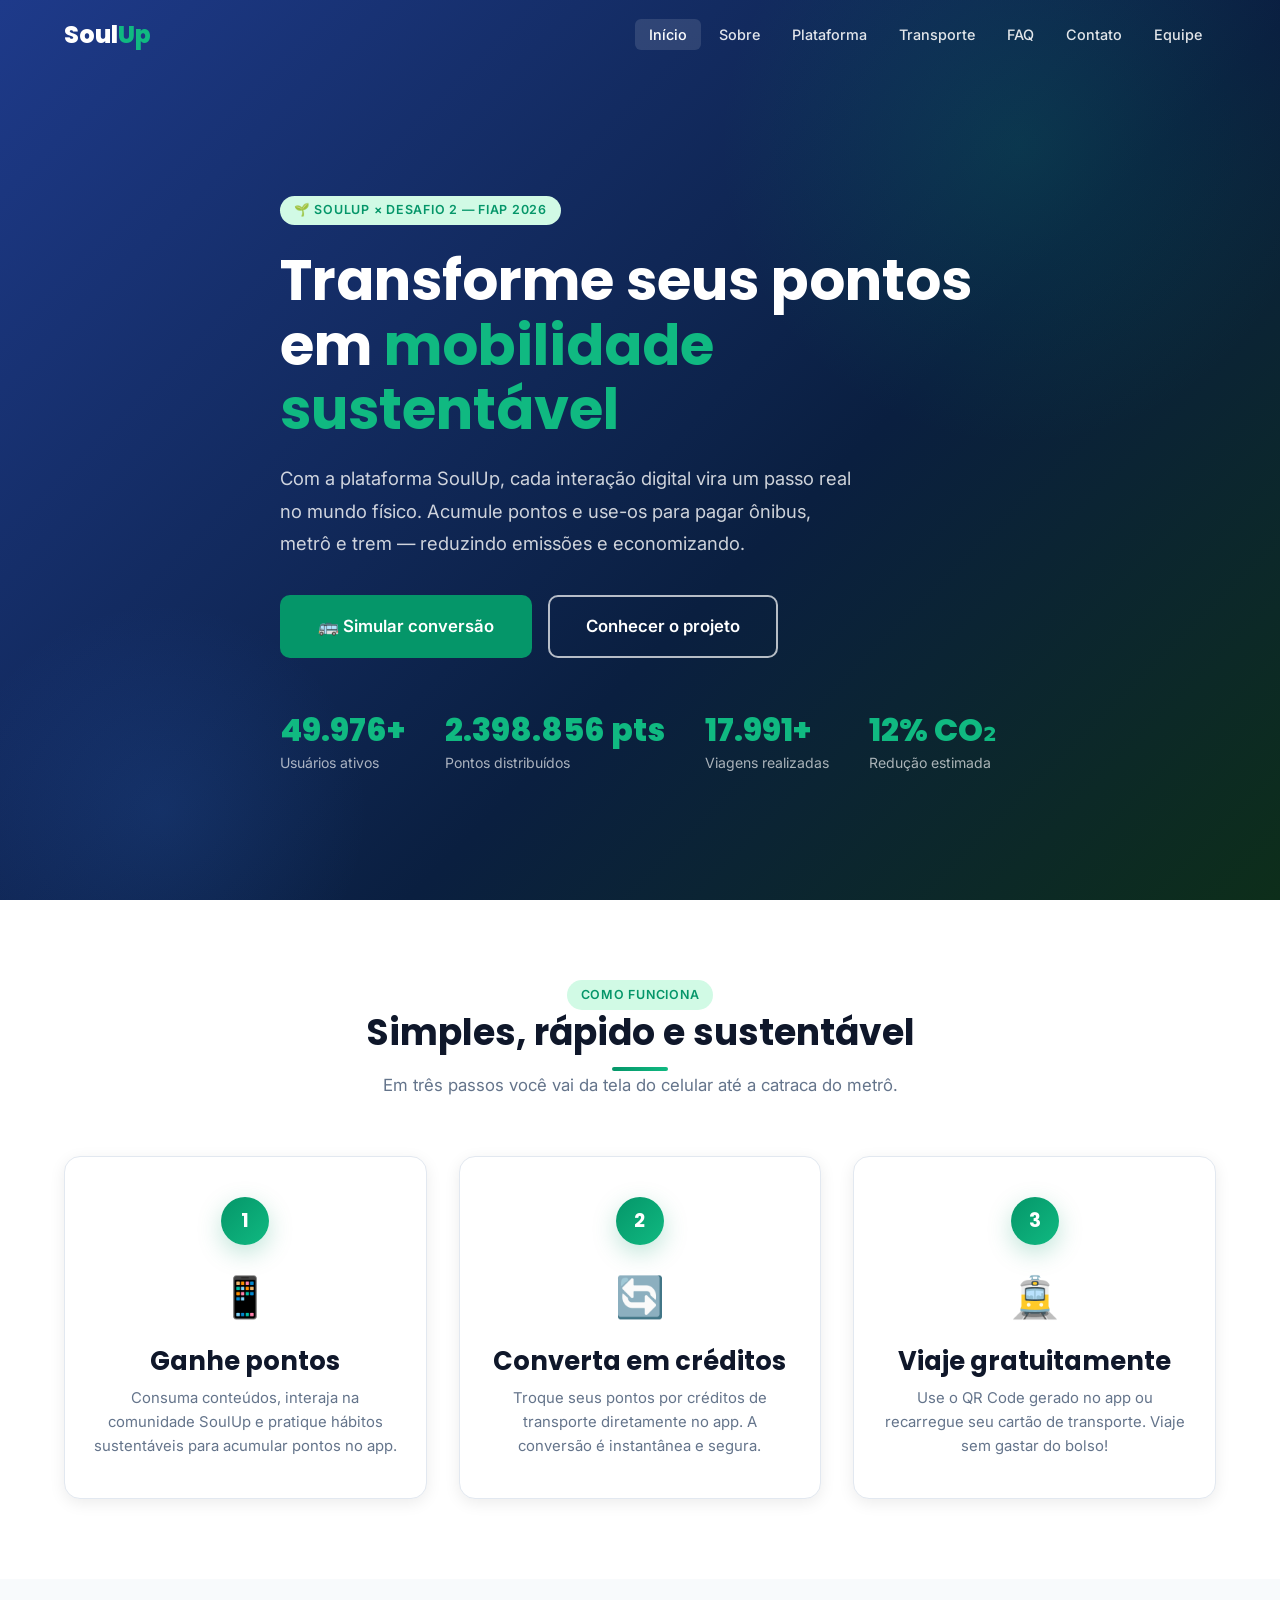
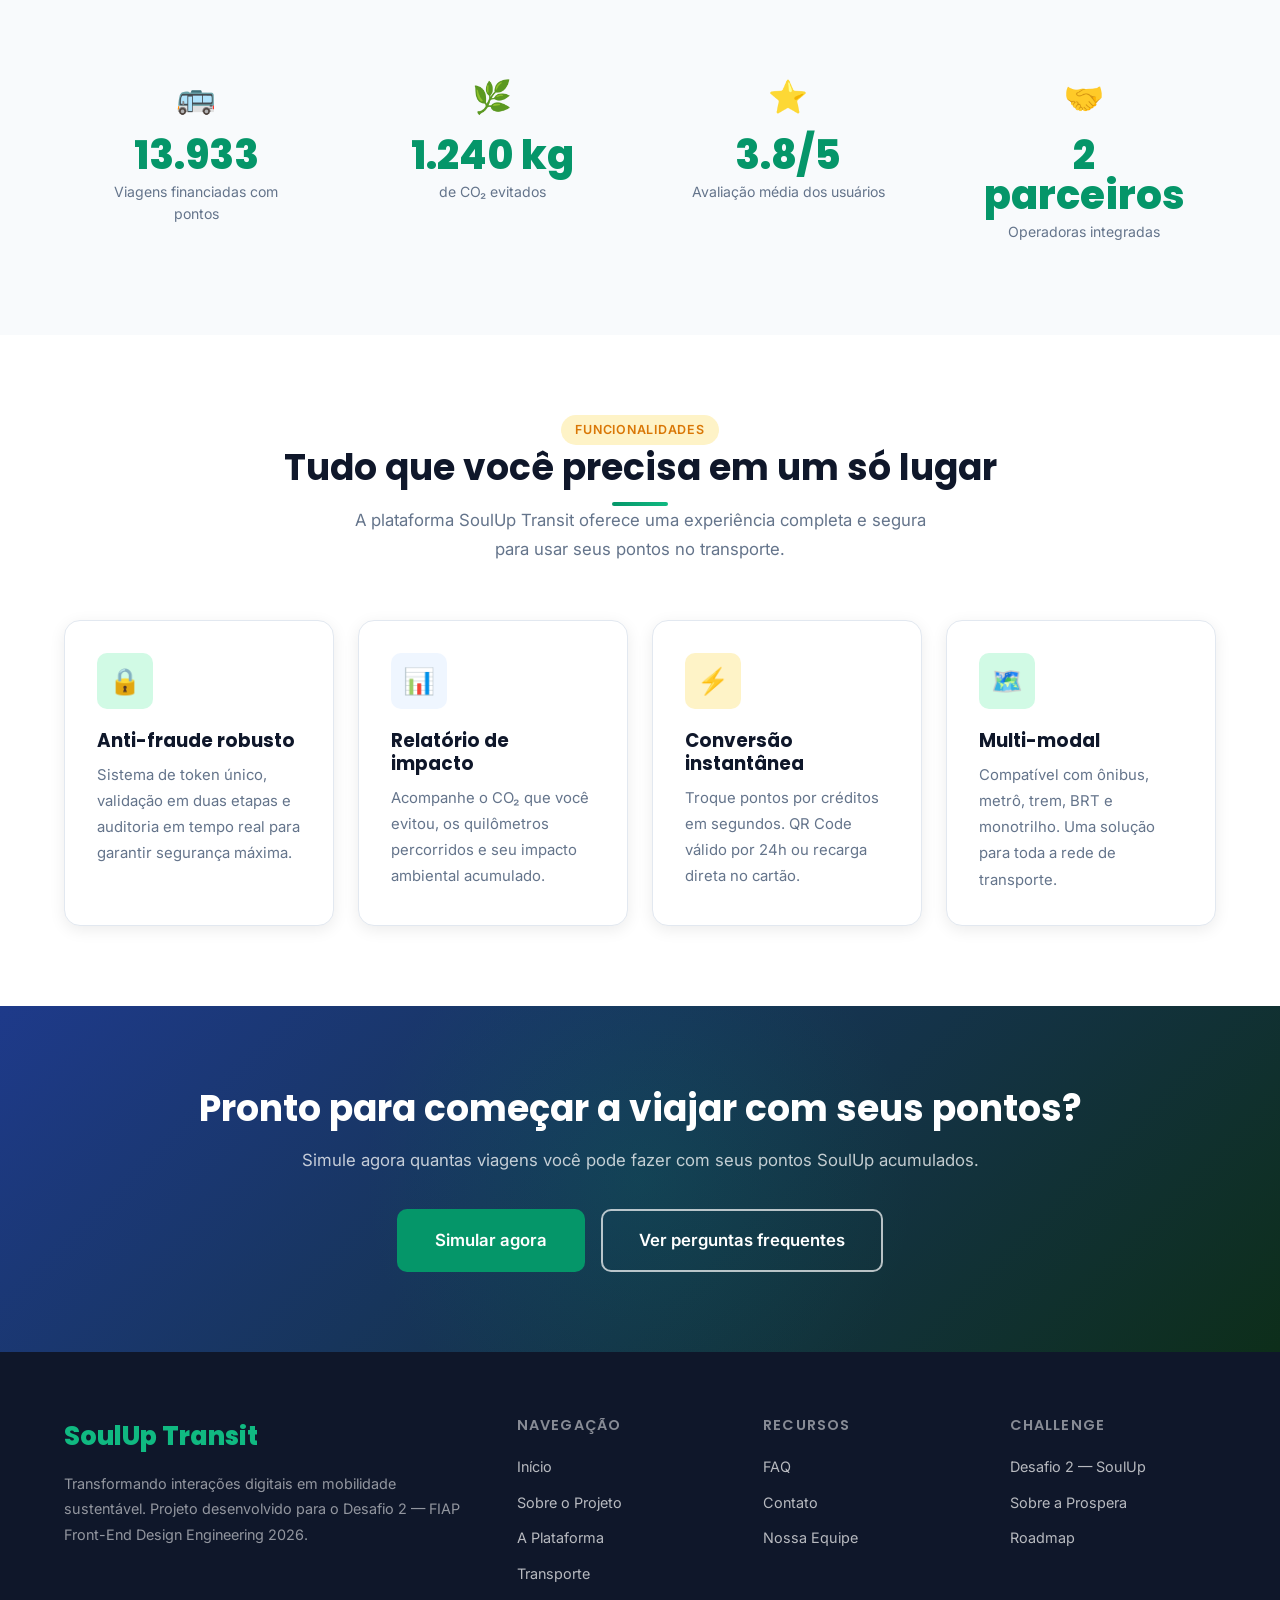
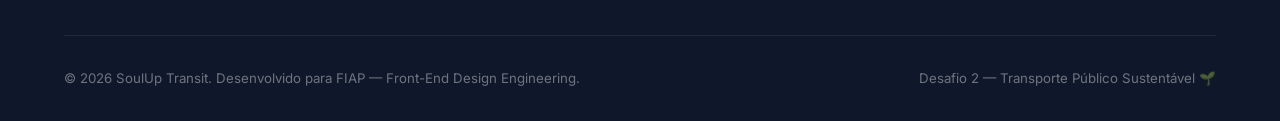
==== commit 36dbcafa: "feat: adiciona meta tags SEO e Open Graph na página inicial" ====
--- a/index.html
+++ b/index.html
@@ -4,6 +4,11 @@
   <meta charset="UTF-8" />
   <meta name="viewport" content="width=device-width, initial-scale=1.0" />
   <meta name="description" content="SoulUp Transit — Transforme seus pontos em mobilidade sustentável. Use seus pontos SoulUp para pagar transporte público." />
+  <meta name="keywords" content="SoulUp, transporte público, pontos, sustentabilidade, FIAP, mobilidade urbana" />
+  <meta name="author" content="Enzo Leiva, Pietro Ibra, Kauã Fiuza, Bernardo Andrade, Matheus Segura" />
+  <meta property="og:title" content="SoulUp Transit — Pontos para Transporte Público" />
+  <meta property="og:description" content="Transforme seus pontos SoulUp em viagens de ônibus, metrô e trem." />
+  <meta property="og:type" content="website" />
   <title>SoulUp Transit — Pontos para Transporte Público</title>
   <link rel="stylesheet" href="css/style.css" />
   <link rel="stylesheet" href="css/components.css" />
--- a/css/style.css
+++ b/css/style.css
@@ -375,6 +375,18 @@
 }
 .footer-bottom p { color: rgba(255,255,255,0.4); font-size: 0.83rem; margin: 0; }
 
+/* ==================== LOADING / SKELETON ==================== */
+.skeleton {
+  background: linear-gradient(90deg, var(--gray-light) 25%, #f0f0f0 50%, var(--gray-light) 75%);
+  background-size: 200% 100%;
+  animation: skeleton-loading 1.4s infinite;
+  border-radius: var(--radius);
+}
+@keyframes skeleton-loading {
+  0% { background-position: 200% 0; }
+  100% { background-position: -200% 0; }
+}
+
 /* ==================== SCROLL TO TOP ==================== */
 .scroll-top {
   position: fixed;
@@ -399,6 +411,12 @@
 .scroll-top.visible { opacity: 1; visibility: visible; }
 .scroll-top:hover { background-color: #047857; transform: translateY(-3px); }
 
+/* ==================== SELEÇÃO DE TEXTO ==================== */
+::selection {
+  background-color: var(--primary-bg);
+  color: var(--primary);
+}
+
 /* ==================== ANIMAÇÃO DE ENTRADA ==================== */
 .fade-in {
   opacity: 0;
--- a/css/responsive.css
+++ b/css/responsive.css
@@ -135,6 +135,15 @@
   .breadcrumb { font-size: 0.78rem; }
 }
 
+/* ==================== PRINT ==================== */
+@media print {
+  .navbar, .scroll-top, .hamburger, .cta-section, .footer { display: none; }
+  body { font-size: 12pt; color: #000; }
+  a { color: #000; text-decoration: underline; }
+  .page-hero { background: #fff !important; color: #000 !important; padding: 1rem 0; }
+  .page-hero h1, .page-hero p { color: #000 !important; }
+}
+
 /* ==================== DESKTOP GRANDE (≥1300px) ==================== */
 @media (min-width: 1300px) {
   :root { --max-width: 1280px; }
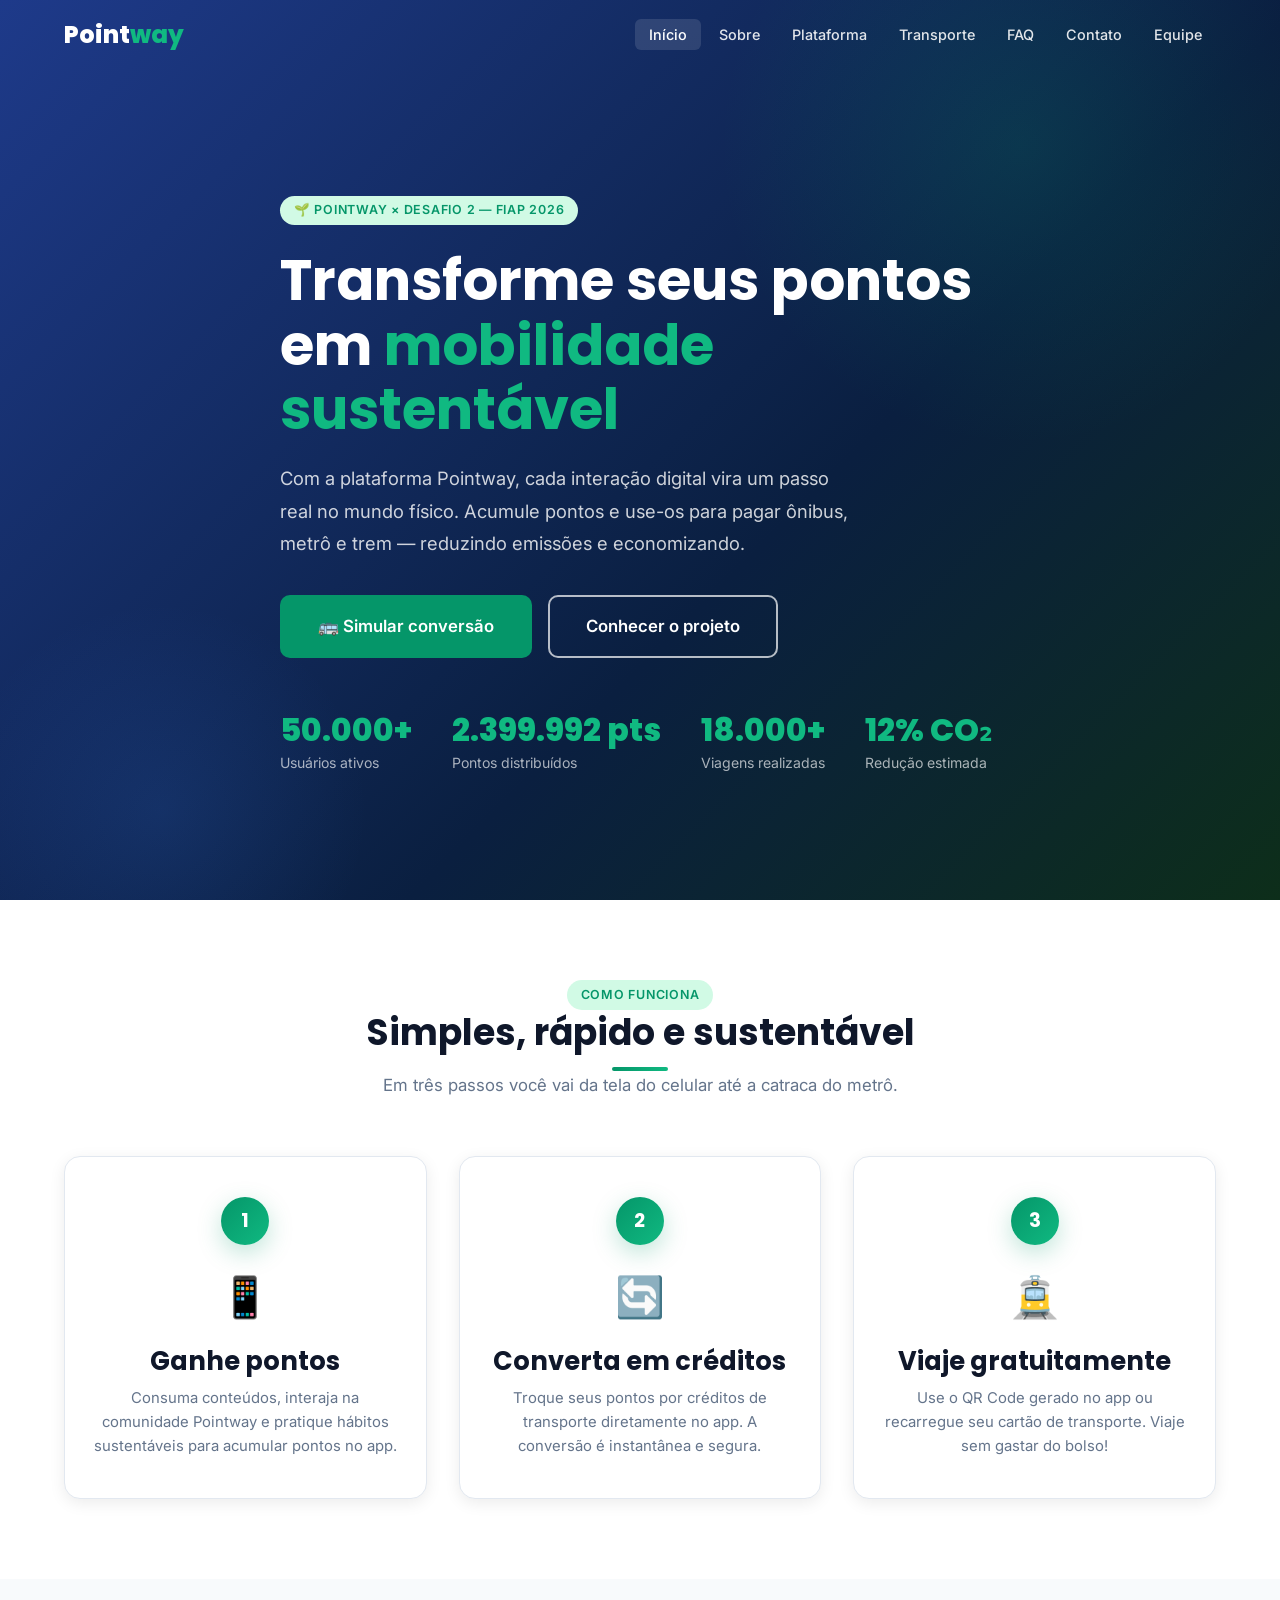
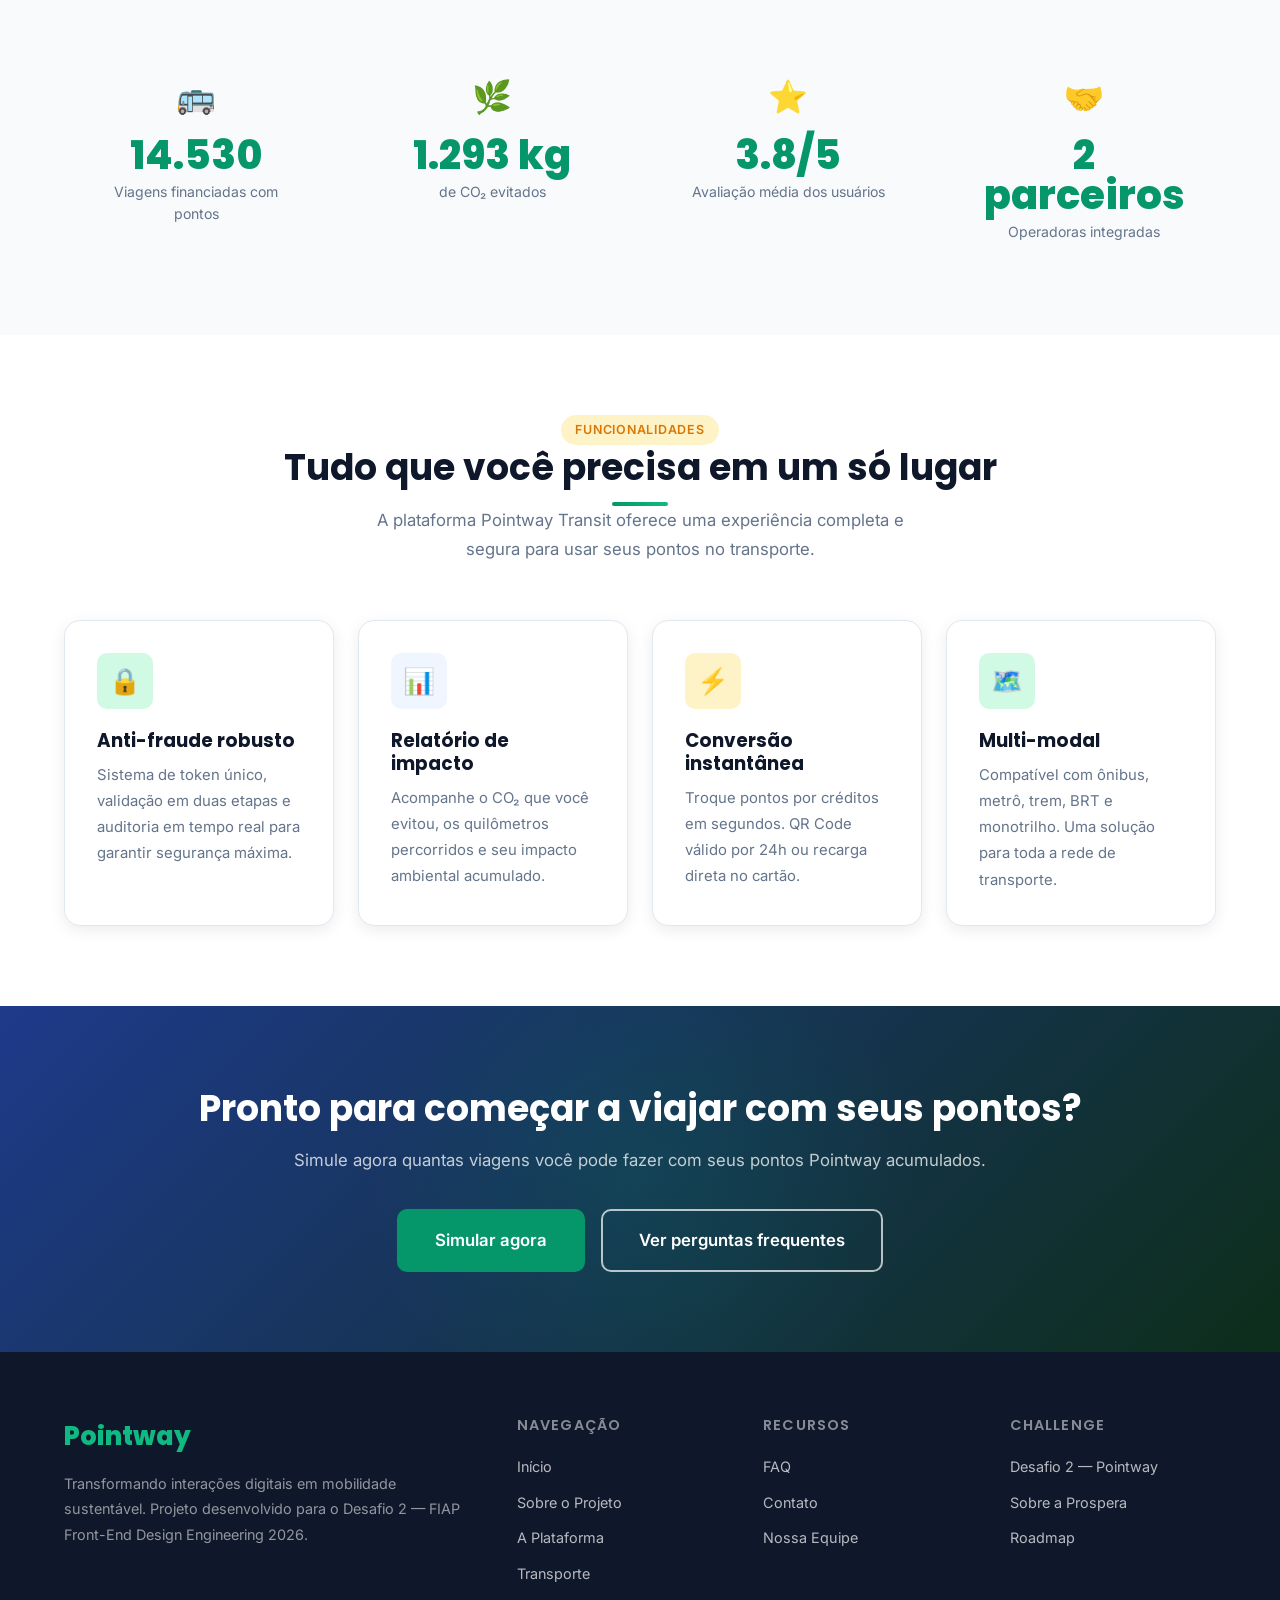
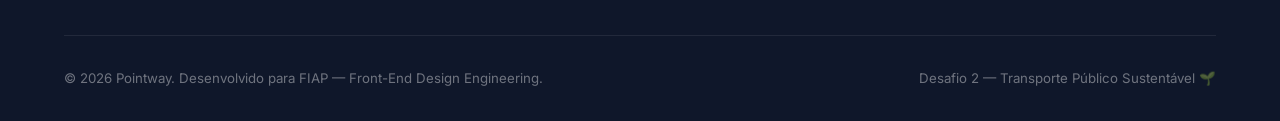
==== commit 629451db: "rebrand: renomeia SoulUp Transit para Pointway em todo o projeto Troca o nome da startup para Pointw" ====
--- a/index.html
+++ b/index.html
@@ -3,13 +3,13 @@
 <head>
   <meta charset="UTF-8" />
   <meta name="viewport" content="width=device-width, initial-scale=1.0" />
-  <meta name="description" content="SoulUp Transit — Transforme seus pontos em mobilidade sustentável. Use seus pontos SoulUp para pagar transporte público." />
-  <meta name="keywords" content="SoulUp, transporte público, pontos, sustentabilidade, FIAP, mobilidade urbana" />
+  <meta name="description" content="Pointway — Transforme seus pontos em mobilidade sustentável. Use seus pontos Pointway para pagar transporte público." />
+  <meta name="keywords" content="Pointway, transporte público, pontos, sustentabilidade, FIAP, mobilidade urbana" />
   <meta name="author" content="Enzo Leiva, Pietro Ibra, Kauã Fiuza, Bernardo Andrade, Matheus Segura" />
-  <meta property="og:title" content="SoulUp Transit — Pontos para Transporte Público" />
-  <meta property="og:description" content="Transforme seus pontos SoulUp em viagens de ônibus, metrô e trem." />
+  <meta property="og:title" content="Pointway — Pontos para Transporte Público" />
+  <meta property="og:description" content="Transforme seus pontos Pointway em viagens de ônibus, metrô e trem." />
   <meta property="og:type" content="website" />
-  <title>SoulUp Transit — Pontos para Transporte Público</title>
+  <title>Pointway — Pontos para Transporte Público</title>
   <link rel="stylesheet" href="css/style.css" />
   <link rel="stylesheet" href="css/components.css" />
   <link rel="stylesheet" href="css/responsive.css" />
@@ -20,7 +20,7 @@
   <header class="navbar" id="navbar">
     <div class="container">
       <nav class="nav">
-        <a href="index.html" class="nav-logo">Soul<span>Up</span></a>
+        <a href="index.html" class="nav-logo">Point<span>way</span></a>
         <ul class="nav-links" id="navLinks">
           <li><a href="index.html" class="nav-link">Início</a></li>
           <li><a href="sobre.html" class="nav-link">Sobre</a></li>
@@ -45,10 +45,10 @@
     <section class="hero">
       <div class="container">
         <div class="hero-content">
-          <span class="badge badge-primary">🌱 SoulUp × Desafio 2 — FIAP 2026</span>
+          <span class="badge badge-primary">🌱 Pointway × Desafio 2 — FIAP 2026</span>
           <h1>Transforme seus pontos em <span>mobilidade sustentável</span></h1>
           <p class="hero-subtitle">
-            Com a plataforma SoulUp, cada interação digital vira um passo real no mundo físico.
+            Com a plataforma Pointway, cada interação digital vira um passo real no mundo físico.
             Acumule pontos e use-os para pagar ônibus, metrô e trem — reduzindo emissões e economizando.
           </p>
           <div class="hero-actions">
@@ -91,7 +91,7 @@
             <div class="step-number">1</div>
             <div class="step-icon">📱</div>
             <h3>Ganhe pontos</h3>
-            <p>Consuma conteúdos, interaja na comunidade SoulUp e pratique hábitos sustentáveis para acumular pontos no app.</p>
+            <p>Consuma conteúdos, interaja na comunidade Pointway e pratique hábitos sustentáveis para acumular pontos no app.</p>
           </article>
           <article class="card step-card fade-in" style="transition-delay: 0.1s;">
             <div class="step-number">2</div>
@@ -144,7 +144,7 @@
           <span class="badge badge-accent">Funcionalidades</span>
           <h2>Tudo que você precisa em um só lugar</h2>
           <div class="divider"></div>
-          <p class="section-desc">A plataforma SoulUp Transit oferece uma experiência completa e segura para usar seus pontos no transporte.</p>
+          <p class="section-desc">A plataforma Pointway Transit oferece uma experiência completa e segura para usar seus pontos no transporte.</p>
         </div>
         <div class="features-grid">
           <article class="card fade-in">
@@ -175,7 +175,7 @@
     <section class="cta-section">
       <div class="container">
         <h2>Pronto para começar a viajar com seus pontos?</h2>
-        <p>Simule agora quantas viagens você pode fazer com seus pontos SoulUp acumulados.</p>
+        <p>Simule agora quantas viagens você pode fazer com seus pontos Pointway acumulados.</p>
         <div class="cta-actions">
           <a href="transporte.html" class="btn btn-primary btn-lg">Simular agora</a>
           <a href="faq.html" class="btn btn-outline-white btn-lg">Ver perguntas frequentes</a>
@@ -190,7 +190,7 @@
     <div class="container">
       <div class="footer-grid">
         <div class="footer-brand">
-          <span class="footer-logo">SoulUp Transit</span>
+          <span class="footer-logo">Pointway</span>
           <p>Transformando interações digitais em mobilidade sustentável. Projeto desenvolvido para o Desafio 2 — FIAP Front-End Design Engineering 2026.</p>
         </div>
         <div>
@@ -213,7 +213,7 @@
         <div>
           <h4 class="footer-title">Challenge</h4>
           <ul class="footer-links">
-            <li><a href="sobre.html#desafio">Desafio 2 — SoulUp</a></li>
+            <li><a href="sobre.html#desafio">Desafio 2 — Pointway</a></li>
             <li><a href="sobre.html#prospera">Sobre a Prospera</a></li>
             <li><a href="sobre.html#roadmap">Roadmap</a></li>
           </ul>
@@ -221,7 +221,7 @@
       </div>
       <hr class="footer-divider" />
       <div class="footer-bottom">
-        <p>&copy; 2026 SoulUp Transit. Desenvolvido para FIAP — Front-End Design Engineering.</p>
+        <p>&copy; 2026 Pointway. Desenvolvido para FIAP — Front-End Design Engineering.</p>
         <p>Desafio 2 — Transporte Público Sustentável 🌱</p>
       </div>
     </div>
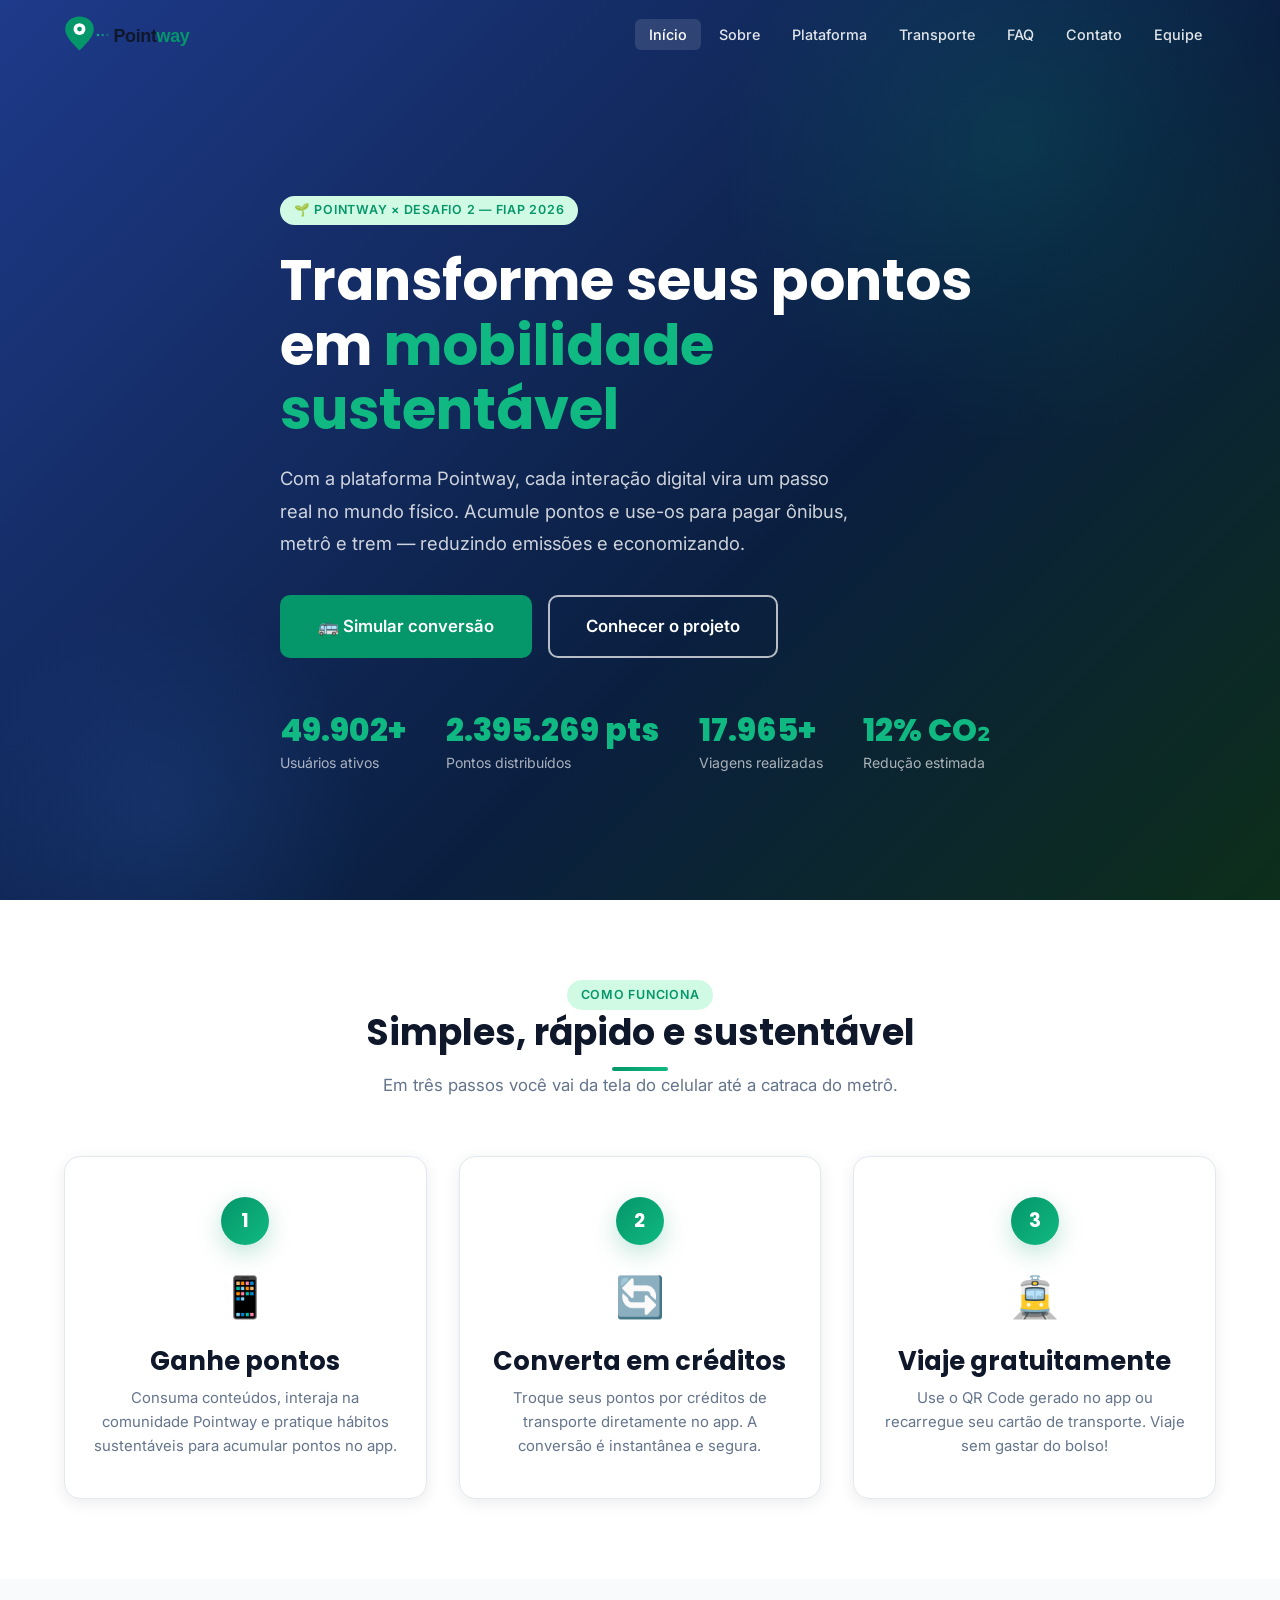
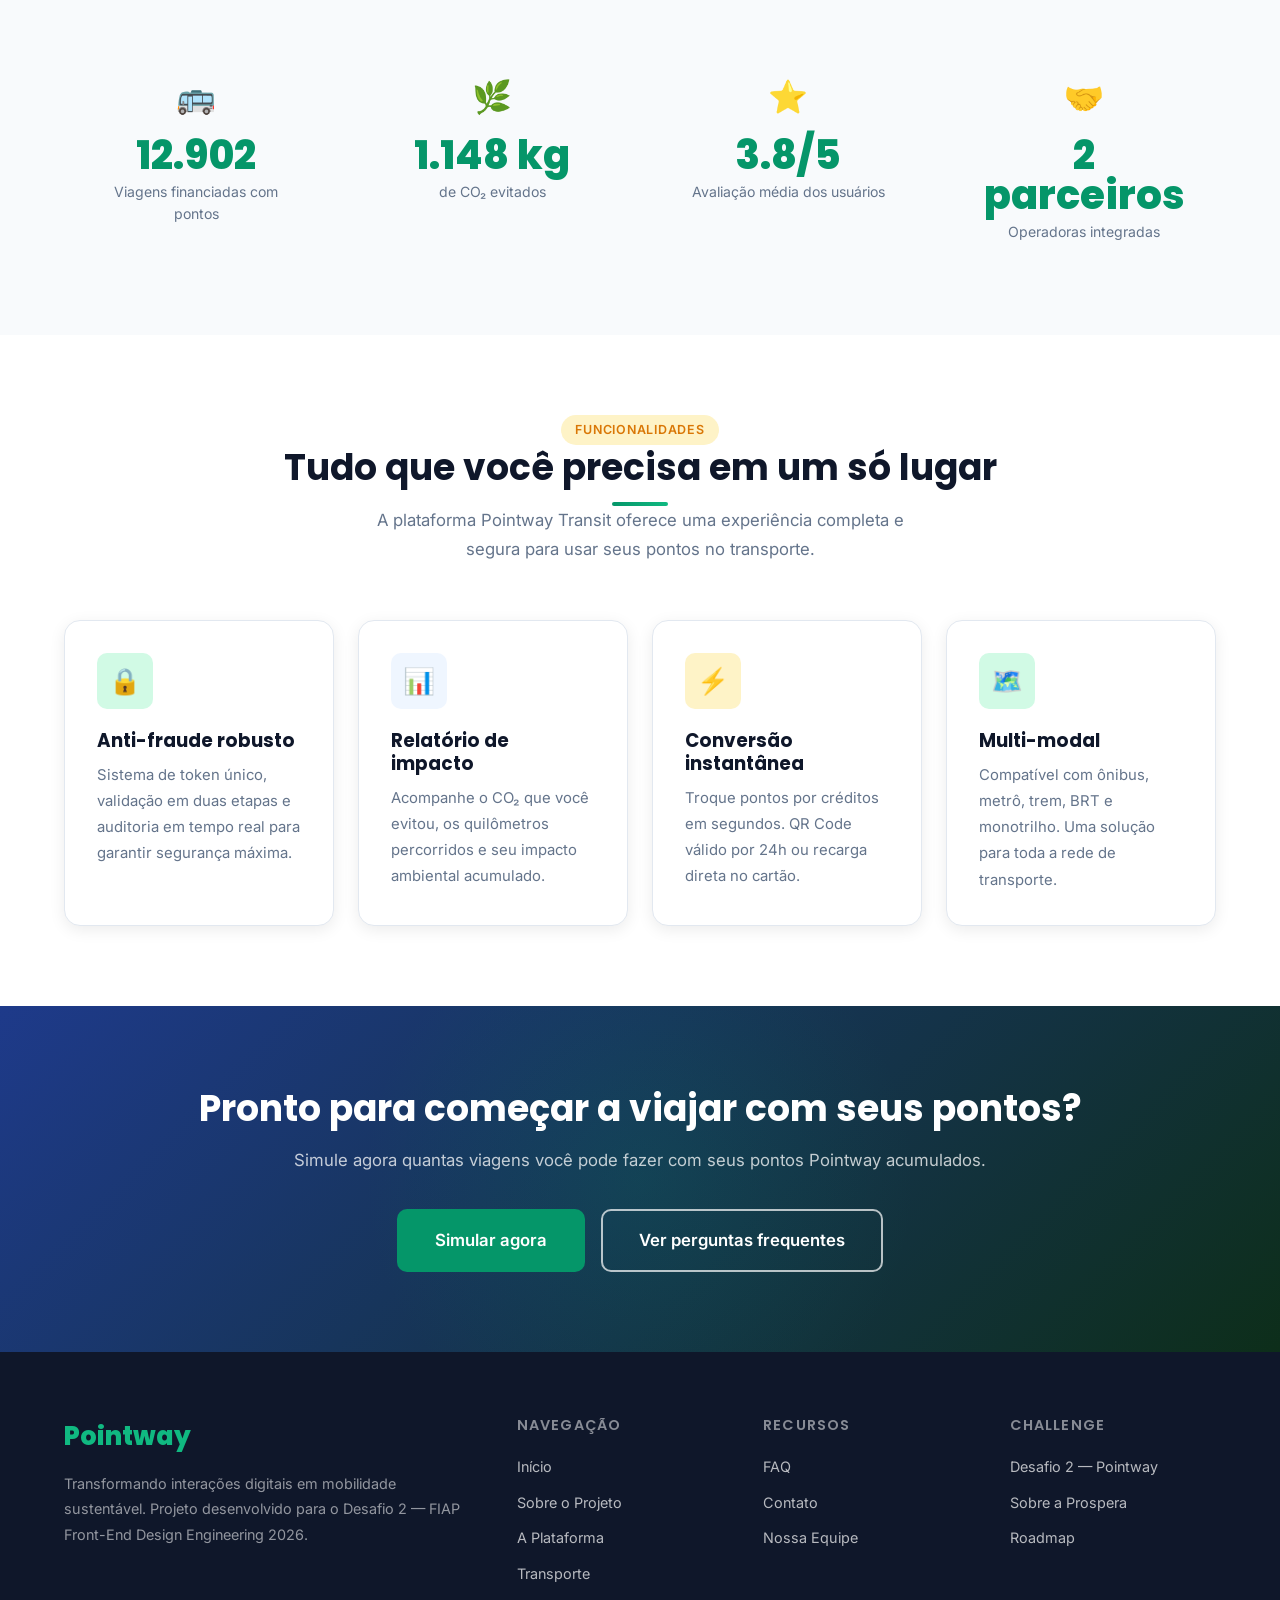
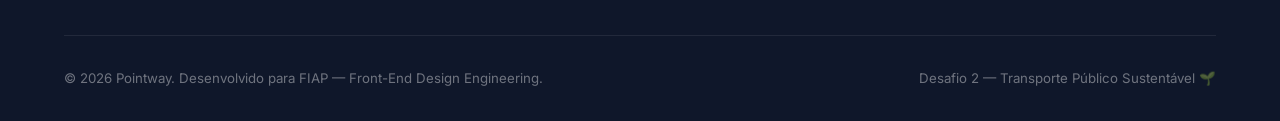
==== commit 78d0b11b: "feat: substitui logo textual por <img src> do SVG no navbar Troca Point<span>way</span> por <img src" ====
--- a/index.html
+++ b/index.html
@@ -20,7 +20,7 @@
   <header class="navbar" id="navbar">
     <div class="container">
       <nav class="nav">
-        <a href="index.html" class="nav-logo">Point<span>way</span></a>
+        <a href="index.html" class="nav-logo"><img src="assets/images/logo.svg" alt="Pointway" height="38" /></a>
         <ul class="nav-links" id="navLinks">
           <li><a href="index.html" class="nav-link">Início</a></li>
           <li><a href="sobre.html" class="nav-link">Sobre</a></li>
--- a/css/components.css
+++ b/css/components.css
@@ -26,15 +26,16 @@
 }
 
 .nav-logo {
-  font-family: var(--font-heading);
-  font-size: 1.5rem;
-  font-weight: 800;
-  color: var(--white);
-  transition: var(--transition);
+  display: flex;
+  align-items: center;
   flex-shrink: 0;
-}
-.nav-logo span { color: var(--primary-light); }
-.navbar.scrolled .nav-logo { color: var(--dark); }
+  transition: var(--transition);
+}
+.nav-logo img {
+  height: 38px;
+  width: auto;
+  display: block;
+}
 
 .nav-links {
   display: flex;
